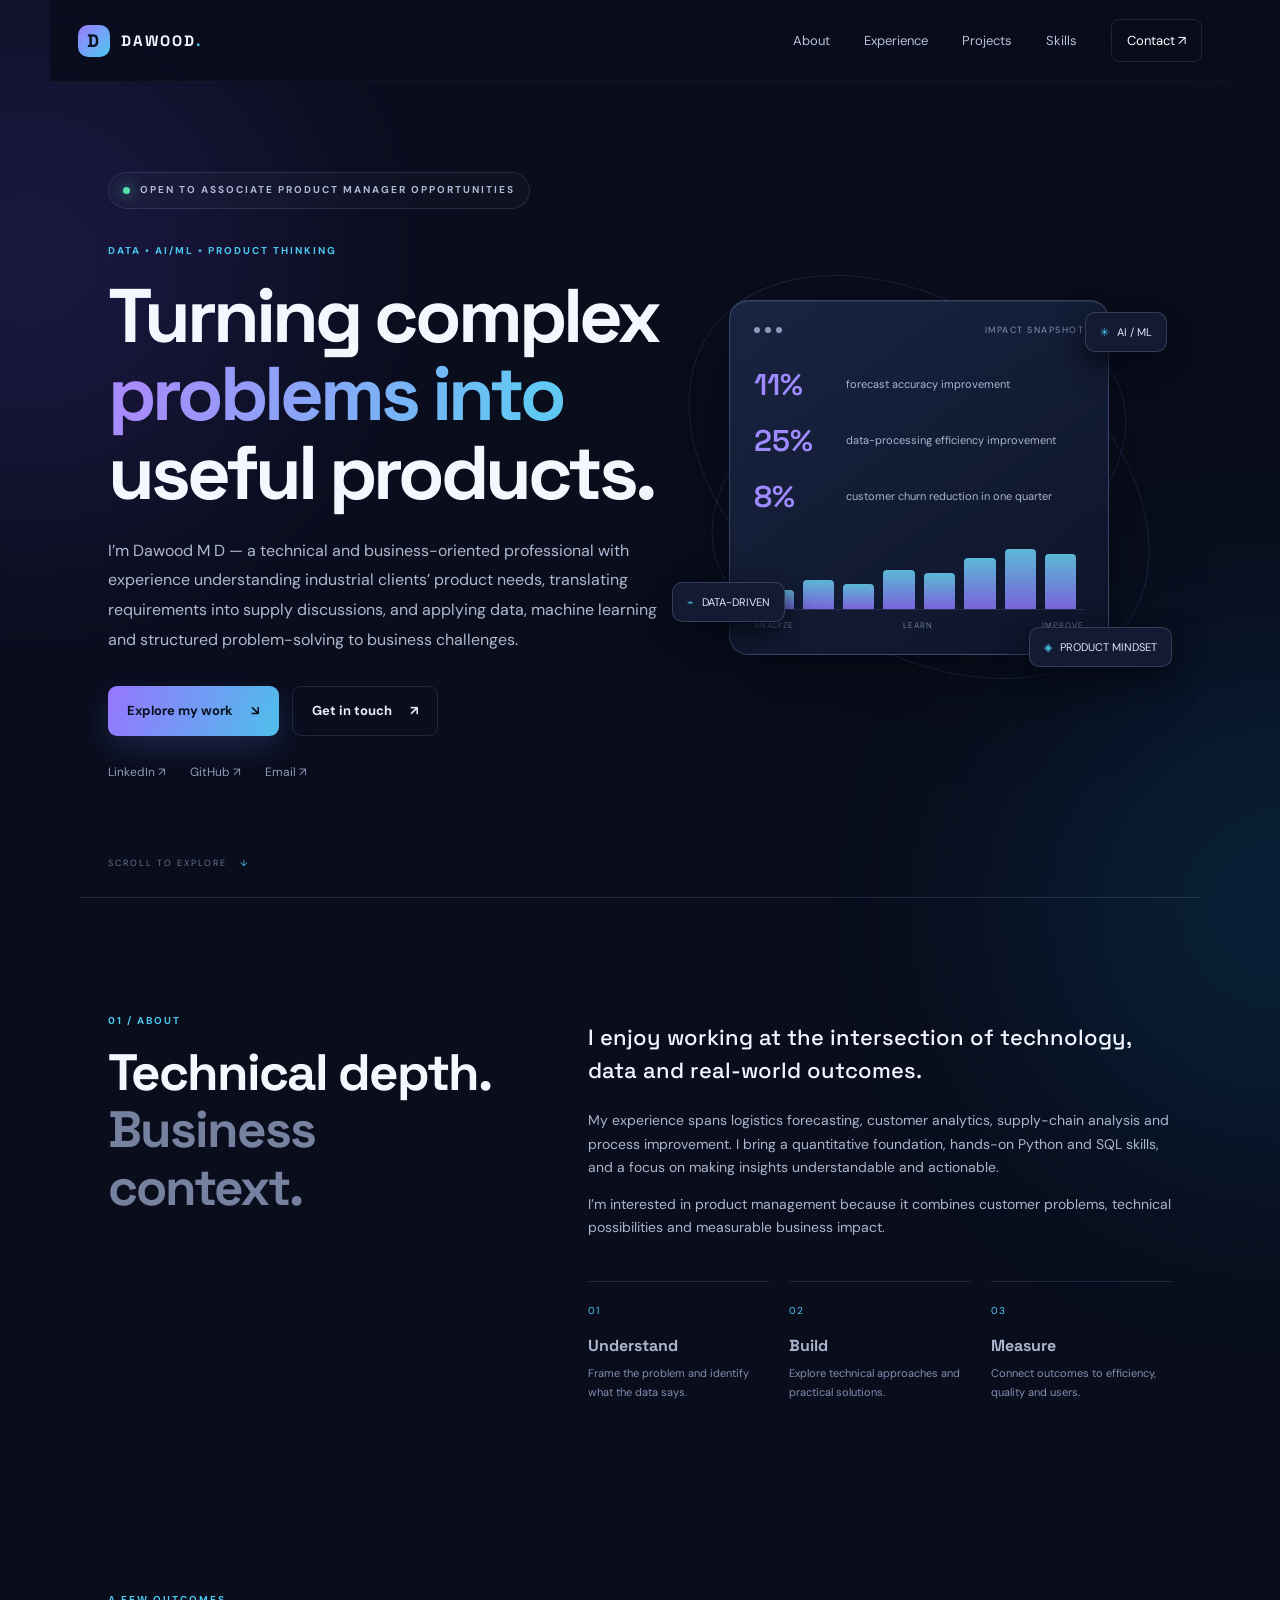
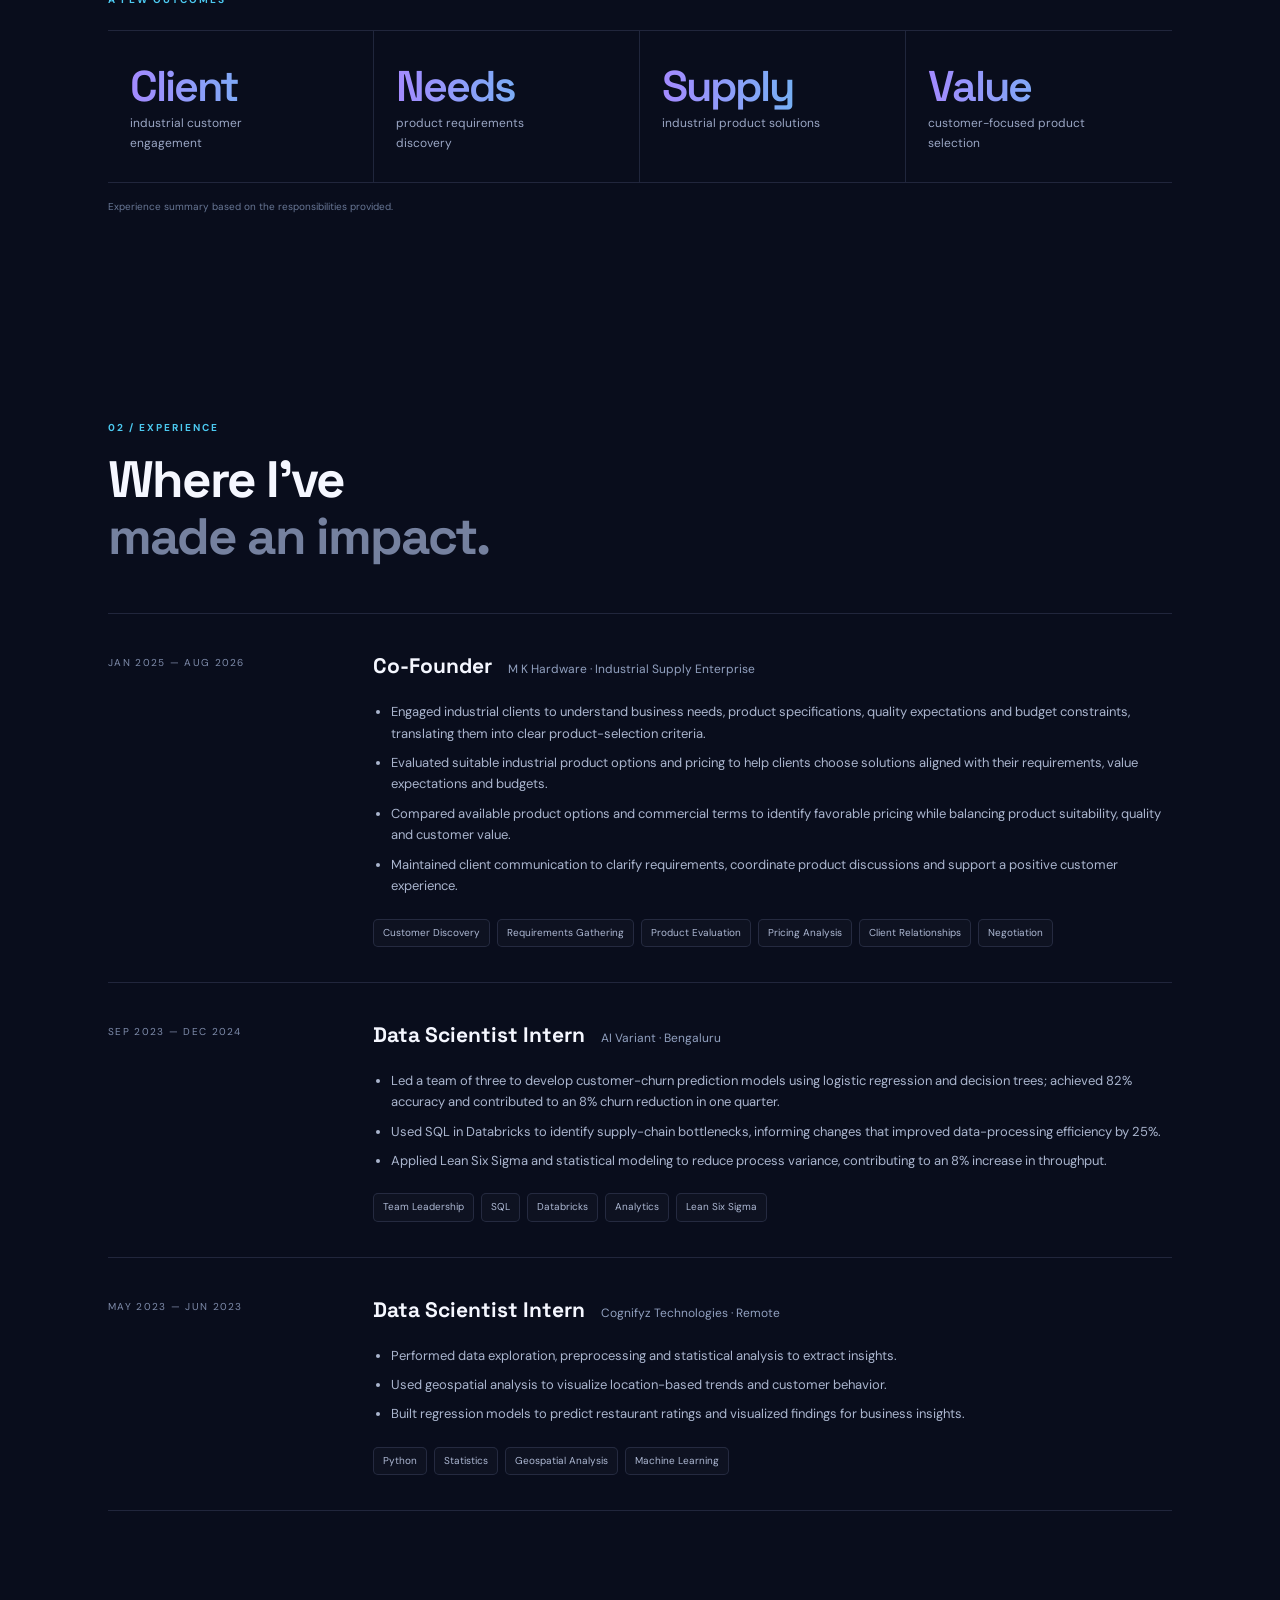
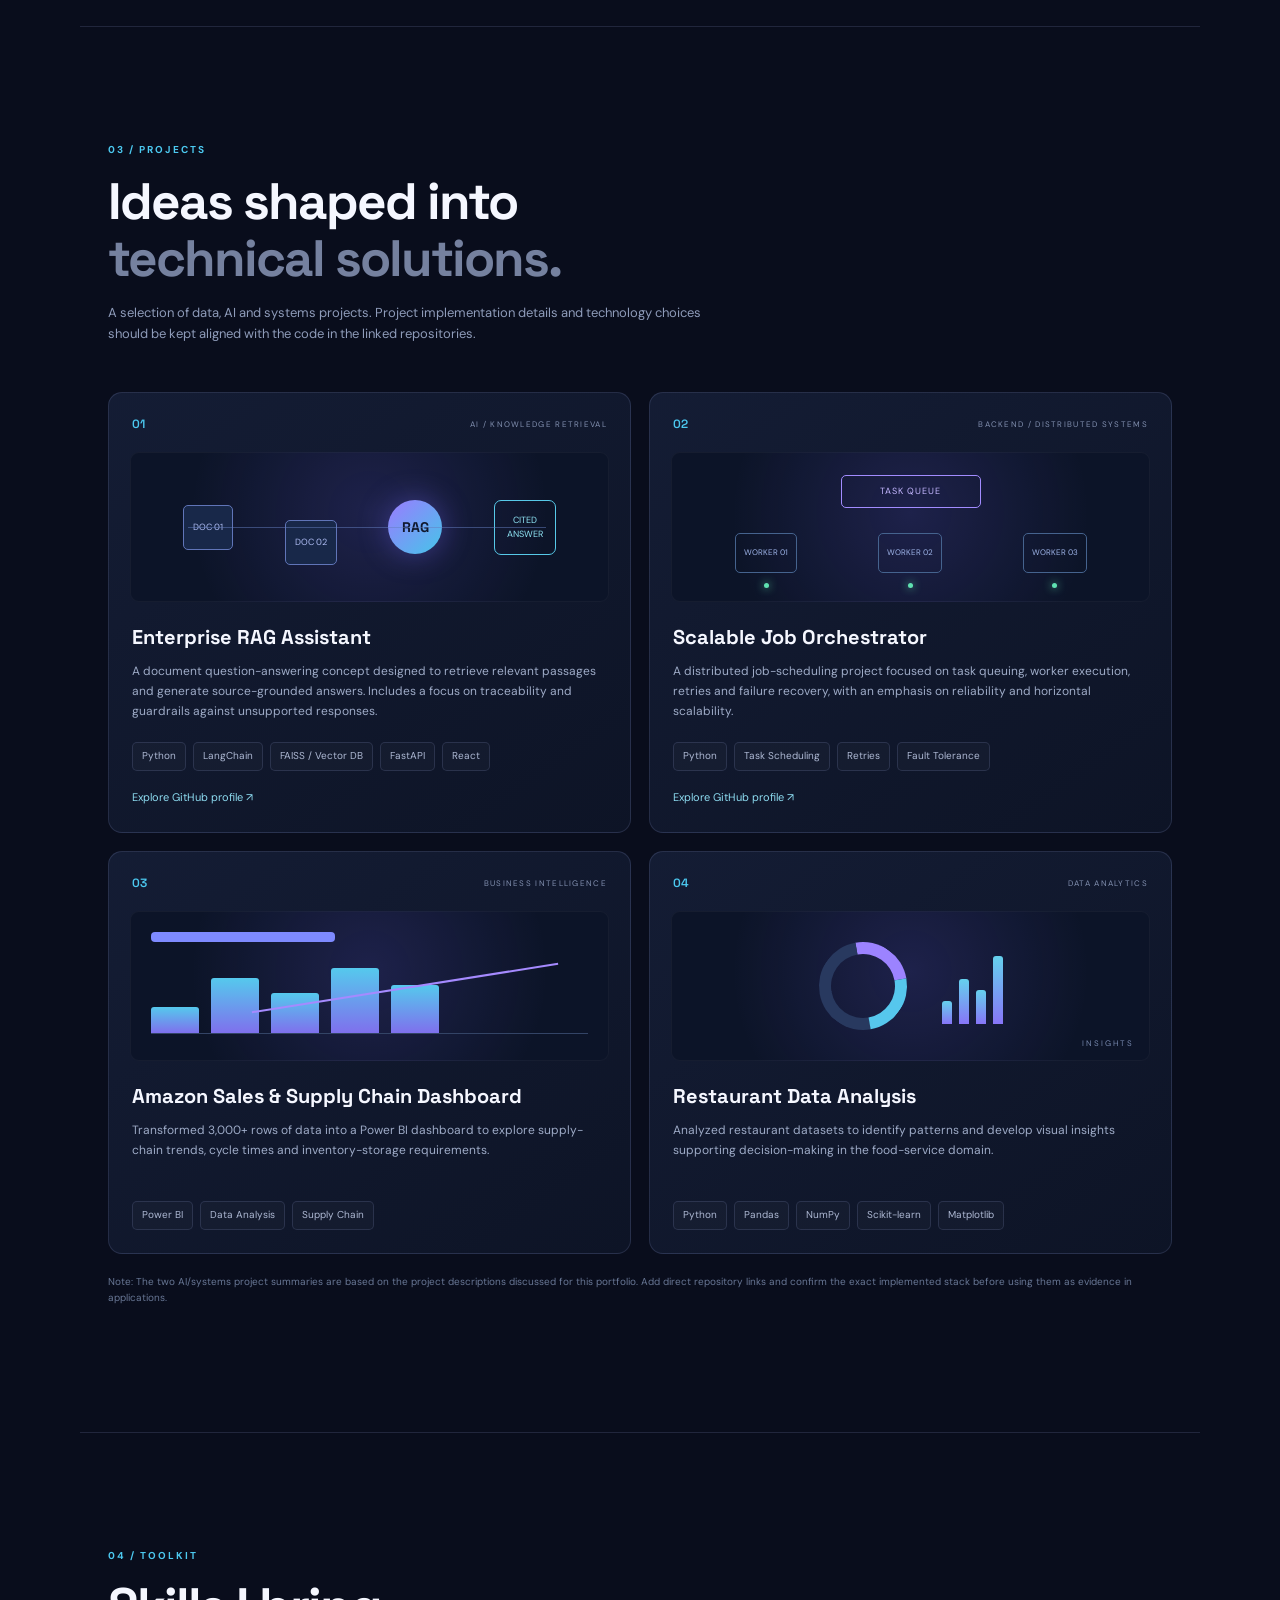
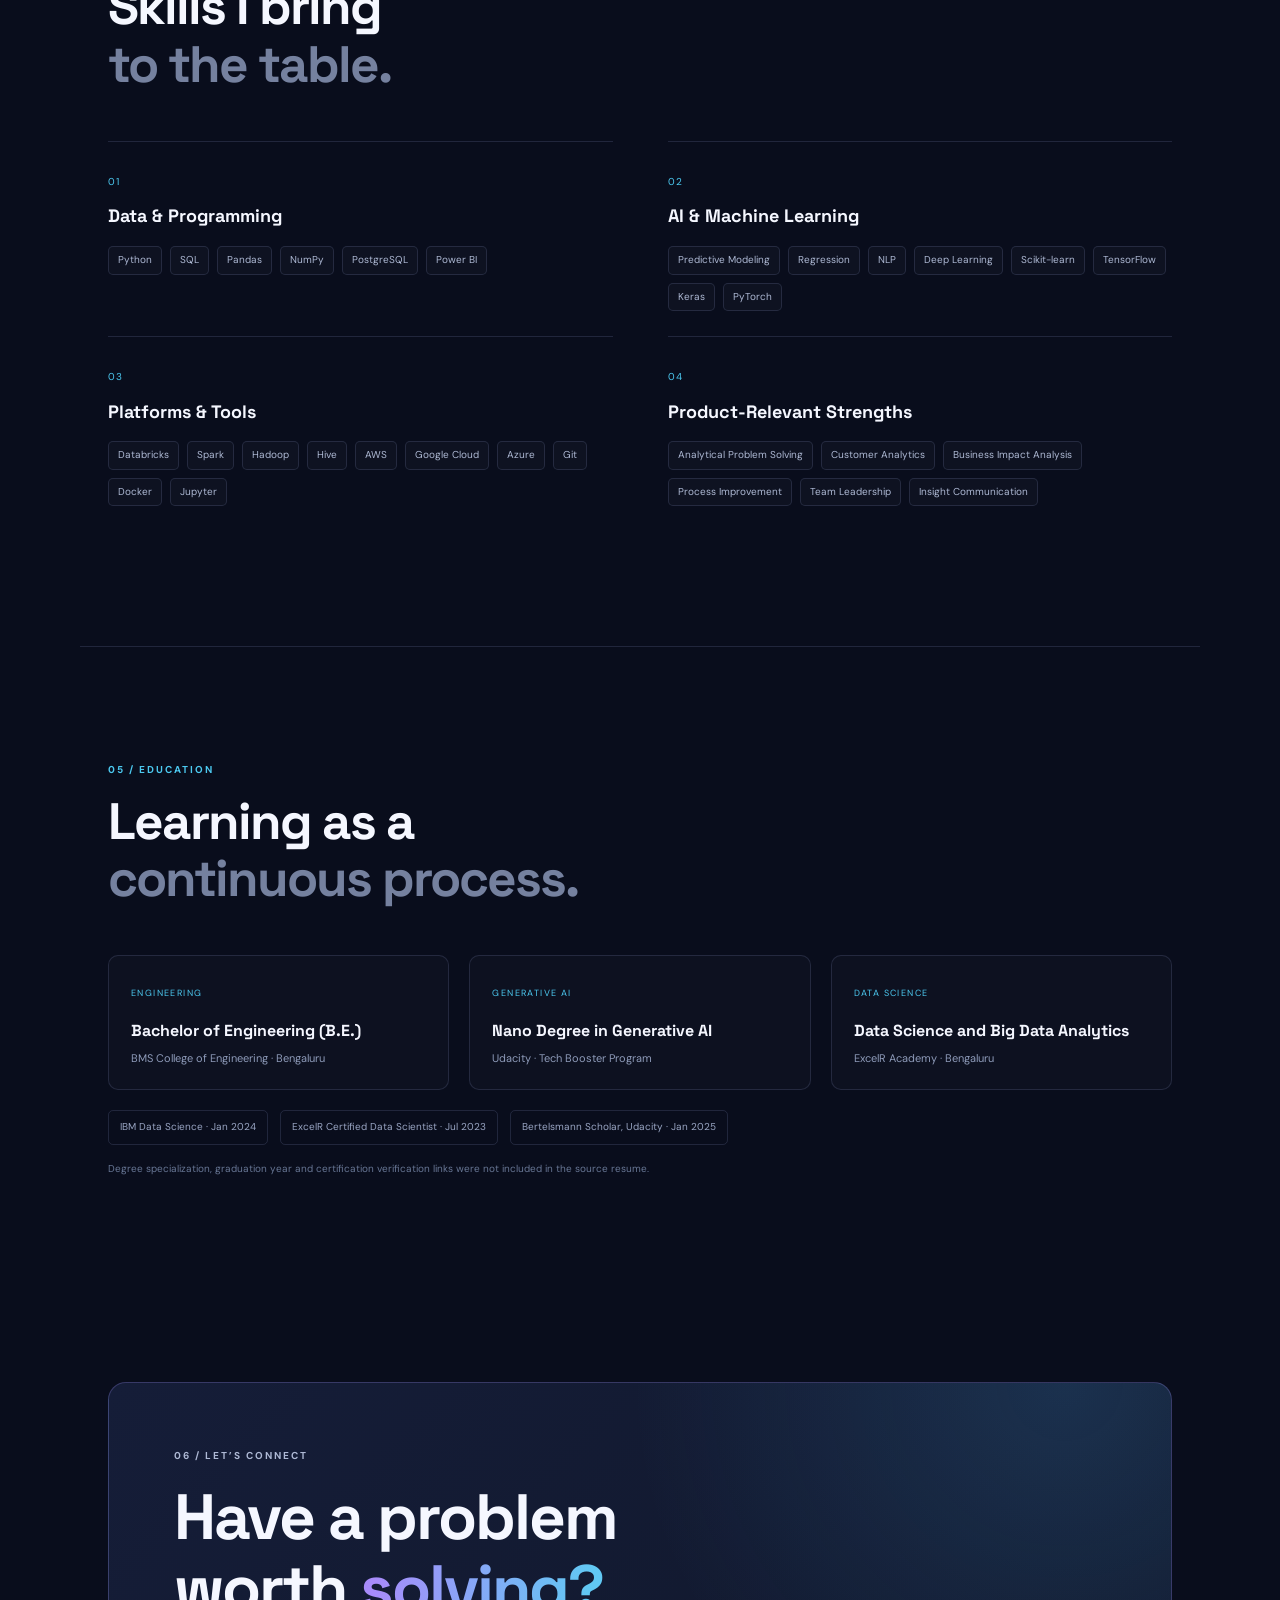
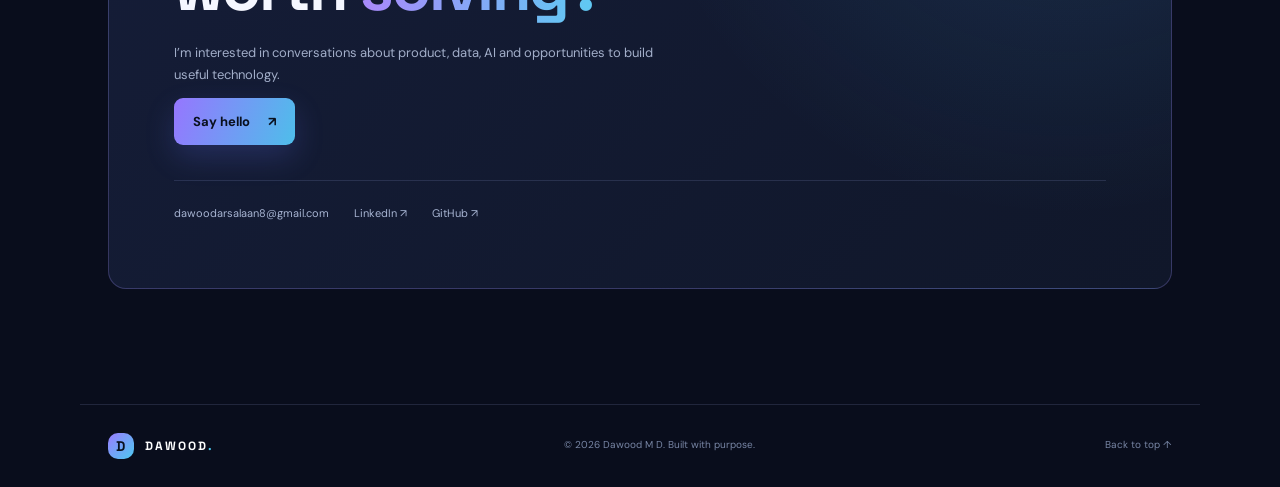
==== index.html @ bbf217a7 "Add files via upload" ====
<!DOCTYPE html>
<html lang="en">
<head>
  <meta charset="UTF-8">
  <meta name="viewport" content="width=device-width, initial-scale=1.0">
  <meta name="description" content="Dawood M D — data, AI/ML and product-minded problem solving portfolio.">
  <meta name="theme-color" content="#090d1c">
  <title>Dawood M D | Product & Data Portfolio</title>
  <link rel="preconnect" href="https://fonts.googleapis.com">
  <link rel="preconnect" href="https://fonts.gstatic.com" crossorigin>
  <link href="https://fonts.googleapis.com/css2?family=DM+Sans:wght@400;500;600;700&family=Space+Grotesk:wght@400;500;600;700&display=swap" rel="stylesheet">
  <link rel="stylesheet" href="styles.css">
</head>
<body>
  <div class="ambient ambient-one"></div><div class="ambient ambient-two"></div>
  <header class="topbar">
    <a class="brand" href="#home" aria-label="Dawood home"><span class="brand-mark">D</span><span>DAWOOD<span class="brand-dot">.</span></span></a>
    <button class="menu-toggle" aria-label="Toggle navigation" aria-expanded="false">☰</button>
    <nav class="nav">
      <a href="#about">About</a><a href="#experience">Experience</a><a href="#projects">Projects</a><a href="#skills">Skills</a><a href="#contact" class="nav-cta">Contact <span>↗</span></a>
    </nav>
  </header>

  <main>
    <section class="hero section" id="home">
      <div class="hero-copy">
        <div class="eyebrow"><span class="pulse"></span> OPEN TO ASSOCIATE PRODUCT MANAGER OPPORTUNITIES</div>
        <p class="kicker">DATA • AI/ML • PRODUCT THINKING</p>
        <h1>Turning complex<br><span class="gradient-text">problems into</span><br>useful products.</h1>
        <p class="hero-intro">I’m Dawood M D — a technical and business-oriented professional with experience understanding industrial clients’ product needs, translating requirements into supply discussions, and applying data, machine learning and structured problem-solving to business challenges.</p>
        <div class="hero-actions">
          <a class="button button-primary" href="#projects">Explore my work <span>↘</span></a>
          <a class="button button-ghost" href="mailto:dawoodarsalaan8@gmail.com">Get in touch <span>↗</span></a>
        </div>
        <div class="social-row">
          <a href="https://www.linkedin.com/in/m-d-dawood" target="_blank" rel="noreferrer">LinkedIn ↗</a>
          <a href="https://github.com/Dawoodsdatalife" target="_blank" rel="noreferrer">GitHub ↗</a>
          <a href="mailto:dawoodarsalaan8@gmail.com">Email ↗</a>
        </div>
      </div>
      <div class="hero-visual" aria-label="Data and product illustration">
        <div class="orbit orbit-a"></div><div class="orbit orbit-b"></div>
        <div class="glass-card main-glass">
          <div class="glass-top"><span class="tiny-dot"></span><span class="tiny-dot"></span><span class="tiny-dot"></span><span class="glass-label">IMPACT SNAPSHOT</span></div>
          <div class="metric"><strong>11%</strong><span>forecast accuracy improvement</span></div>
          <div class="metric"><strong>25%</strong><span>data-processing efficiency improvement</span></div>
          <div class="metric"><strong>8%</strong><span>customer churn reduction in one quarter</span></div>
          <div class="mini-chart"><i style="height:28%"></i><i style="height:44%"></i><i style="height:38%"></i><i style="height:60%"></i><i style="height:54%"></i><i style="height:78%"></i><i style="height:92%"></i><i style="height:84%"></i></div>
          <div class="chart-caption"><span>ANALYZE</span><span>LEARN</span><span>IMPROVE</span></div>
        </div>
        <div class="float-chip chip-ai"><span>✳</span> AI / ML</div>
        <div class="float-chip chip-data"><span>⌁</span> DATA-DRIVEN</div>
        <div class="float-chip chip-product"><span>◈</span> PRODUCT MINDSET</div>
      </div>
      <div class="scroll-note">SCROLL TO EXPLORE <span>↓</span></div>
    </section>

    <section class="section about-section" id="about">
      <div class="section-heading"><p class="kicker">01 / ABOUT</p><h2>Technical depth.<br><span class="muted">Business context.</span></h2></div>
      <div class="about-content">
        <p class="lead">I enjoy working at the intersection of technology, data and real-world outcomes.</p>
        <p>My experience spans logistics forecasting, customer analytics, supply-chain analysis and process improvement. I bring a quantitative foundation, hands-on Python and SQL skills, and a focus on making insights understandable and actionable.</p>
        <p>I’m interested in product management because it combines customer problems, technical possibilities and measurable business impact.</p>
        <div class="value-grid">
          <div><span class="value-icon">01</span><h3>Understand</h3><p>Frame the problem and identify what the data says.</p></div>
          <div><span class="value-icon">02</span><h3>Build</h3><p>Explore technical approaches and practical solutions.</p></div>
          <div><span class="value-icon">03</span><h3>Measure</h3><p>Connect outcomes to efficiency, quality and users.</p></div>
        </div>
      </div>
    </section>

    <section class="section impact-section">
      <p class="kicker">A FEW OUTCOMES</p>
      <div class="impact-grid">
        <div class="impact-item"><strong>Client</strong><span>industrial customer engagement</span></div>
        <div class="impact-item"><strong>Needs</strong><span>product requirements discovery</span></div>
        <div class="impact-item"><strong>Supply</strong><span>industrial product solutions</span></div>
        <div class="impact-item"><strong>Value</strong><span>customer-focused product selection</span></div>
      </div>
      <p class="fine-print">Experience summary based on the responsibilities provided.</p>
    </section>

    <section class="section" id="experience">
      <div class="section-heading"><p class="kicker">02 / EXPERIENCE</p><h2>Where I’ve<br><span class="muted">made an impact.</span></h2></div>
      <div class="timeline">
        <article class="timeline-item">
          <div class="timeline-date">JAN 2025 — AUG 2026</div>
          <div class="timeline-body"><div class="timeline-title"><h3>Co-Founder</h3><span>M K Hardware · Industrial Supply Enterprise</span></div>
            <ul><li>Engaged industrial clients to understand business needs, product specifications, quality expectations and budget constraints, translating them into clear product-selection criteria.</li><li>Evaluated suitable industrial product options and pricing to help clients choose solutions aligned with their requirements, value expectations and budgets.</li><li>Compared available product options and commercial terms to identify favorable pricing while balancing product suitability, quality and customer value.</li><li>Maintained client communication to clarify requirements, coordinate product discussions and support a positive customer experience.</li></ul>
            <div class="tag-row"><span>Customer Discovery</span><span>Requirements Gathering</span><span>Product Evaluation</span><span>Pricing Analysis</span><span>Client Relationships</span><span>Negotiation</span></div>
          </div>
        </article>
        <article class="timeline-item">
          <div class="timeline-date">SEP 2023 — DEC 2024</div>
          <div class="timeline-body"><div class="timeline-title"><h3>Data Scientist Intern</h3><span>AI Variant · Bengaluru</span></div>
            <ul><li>Led a team of three to develop customer-churn prediction models using logistic regression and decision trees; achieved 82% accuracy and contributed to an 8% churn reduction in one quarter.</li><li>Used SQL in Databricks to identify supply-chain bottlenecks, informing changes that improved data-processing efficiency by 25%.</li><li>Applied Lean Six Sigma and statistical modeling to reduce process variance, contributing to an 8% increase in throughput.</li></ul>
            <div class="tag-row"><span>Team Leadership</span><span>SQL</span><span>Databricks</span><span>Analytics</span><span>Lean Six Sigma</span></div>
          </div>
        </article>
        <article class="timeline-item">
          <div class="timeline-date">MAY 2023 — JUN 2023</div>
          <div class="timeline-body"><div class="timeline-title"><h3>Data Scientist Intern</h3><span>Cognifyz Technologies · Remote</span></div>
            <ul><li>Performed data exploration, preprocessing and statistical analysis to extract insights.</li><li>Used geospatial analysis to visualize location-based trends and customer behavior.</li><li>Built regression models to predict restaurant ratings and visualized findings for business insights.</li></ul>
            <div class="tag-row"><span>Python</span><span>Statistics</span><span>Geospatial Analysis</span><span>Machine Learning</span></div>
          </div>
        </article>
      </div>
    </section>

    <section class="section projects-section" id="projects">
      <div class="section-heading"><p class="kicker">03 / PROJECTS</p><h2>Ideas shaped into<br><span class="muted">technical solutions.</span></h2><p class="section-sub">A selection of data, AI and systems projects. Project implementation details and technology choices should be kept aligned with the code in the linked repositories.</p></div>
      <div class="project-grid">
        <article class="project-card featured">
          <div class="project-top"><span class="project-index">01</span><span class="project-type">AI / KNOWLEDGE RETRIEVAL</span></div>
          <div class="project-art art-rag"><div class="doc doc-one">DOC 01</div><div class="doc doc-two">DOC 02</div><div class="rag-node">RAG</div><div class="answer-node">CITED<br>ANSWER</div><span class="connector"></span></div>
          <h3>Enterprise RAG Assistant</h3>
          <p>A document question-answering concept designed to retrieve relevant passages and generate source-grounded answers. Includes a focus on traceability and guardrails against unsupported responses.</p>
          <div class="tag-row"><span>Python</span><span>LangChain</span><span>FAISS / Vector DB</span><span>FastAPI</span><span>React</span></div>
          <a class="text-link" href="https://github.com/Dawoodsdatalife" target="_blank" rel="noreferrer">Explore GitHub profile ↗</a>
        </article>
        <article class="project-card">
          <div class="project-top"><span class="project-index">02</span><span class="project-type">BACKEND / DISTRIBUTED SYSTEMS</span></div>
          <div class="project-art art-orchestrator"><div class="queue">TASK QUEUE</div><div class="worker-row"><span>WORKER 01</span><span>WORKER 02</span><span>WORKER 03</span></div><div class="status-row"><i></i><i></i><i></i></div></div>
          <h3>Scalable Job Orchestrator</h3>
          <p>A distributed job-scheduling project focused on task queuing, worker execution, retries and failure recovery, with an emphasis on reliability and horizontal scalability.</p>
          <div class="tag-row"><span>Python</span><span>Task Scheduling</span><span>Retries</span><span>Fault Tolerance</span></div>
          <a class="text-link" href="https://github.com/Dawoodsdatalife" target="_blank" rel="noreferrer">Explore GitHub profile ↗</a>
        </article>
        <article class="project-card">
          <div class="project-top"><span class="project-index">03</span><span class="project-type">BUSINESS INTELLIGENCE</span></div>
          <div class="project-art art-dashboard"><div class="dash-head"></div><div class="dash-bars"><i></i><i></i><i></i><i></i><i></i></div><div class="dash-line"></div></div>
          <h3>Amazon Sales & Supply Chain Dashboard</h3>
          <p>Transformed 3,000+ rows of data into a Power BI dashboard to explore supply-chain trends, cycle times and inventory-storage requirements.</p>
          <div class="tag-row"><span>Power BI</span><span>Data Analysis</span><span>Supply Chain</span></div>
        </article>
        <article class="project-card">
          <div class="project-top"><span class="project-index">04</span><span class="project-type">DATA ANALYTICS</span></div>
          <div class="project-art art-analysis"><div class="analysis-ring"></div><div class="analysis-bars"><i></i><i></i><i></i><i></i></div><span class="analysis-label">INSIGHTS</span></div>
          <h3>Restaurant Data Analysis</h3>
          <p>Analyzed restaurant datasets to identify patterns and develop visual insights supporting decision-making in the food-service domain.</p>
          <div class="tag-row"><span>Python</span><span>Pandas</span><span>NumPy</span><span>Scikit-learn</span><span>Matplotlib</span></div>
        </article>
      </div>
      <p class="project-note">Note: The two AI/systems project summaries are based on the project descriptions discussed for this portfolio. Add direct repository links and confirm the exact implemented stack before using them as evidence in applications.</p>
    </section>

    <section class="section skills-section" id="skills">
      <div class="section-heading"><p class="kicker">04 / TOOLKIT</p><h2>Skills I bring<br><span class="muted">to the table.</span></h2></div>
      <div class="skills-layout">
        <div class="skill-group"><span class="skill-number">01</span><h3>Data & Programming</h3><div class="skill-pills"><span>Python</span><span>SQL</span><span>Pandas</span><span>NumPy</span><span>PostgreSQL</span><span>Power BI</span></div></div>
        <div class="skill-group"><span class="skill-number">02</span><h3>AI & Machine Learning</h3><div class="skill-pills"><span>Predictive Modeling</span><span>Regression</span><span>NLP</span><span>Deep Learning</span><span>Scikit-learn</span><span>TensorFlow</span><span>Keras</span><span>PyTorch</span></div></div>
        <div class="skill-group"><span class="skill-number">03</span><h3>Platforms & Tools</h3><div class="skill-pills"><span>Databricks</span><span>Spark</span><span>Hadoop</span><span>Hive</span><span>AWS</span><span>Google Cloud</span><span>Azure</span><span>Git</span><span>Docker</span><span>Jupyter</span></div></div>
        <div class="skill-group"><span class="skill-number">04</span><h3>Product-Relevant Strengths</h3><div class="skill-pills"><span>Analytical Problem Solving</span><span>Customer Analytics</span><span>Business Impact Analysis</span><span>Process Improvement</span><span>Team Leadership</span><span>Insight Communication</span></div></div>
      </div>
    </section>

    <section class="section education-section">
      <div class="section-heading"><p class="kicker">05 / EDUCATION</p><h2>Learning as a<br><span class="muted">continuous process.</span></h2></div>
      <div class="education-list">
        <div><span>ENGINEERING</span><h3>Bachelor of Engineering (B.E.)</h3><p>BMS College of Engineering · Bengaluru</p></div>
        <div><span>GENERATIVE AI</span><h3>Nano Degree in Generative AI</h3><p>Udacity · Tech Booster Program</p></div>
        <div><span>DATA SCIENCE</span><h3>Data Science and Big Data Analytics</h3><p>ExcelR Academy · Bengaluru</p></div>
      </div>
      <div class="cert-row"><span>IBM Data Science · Jan 2024</span><span>ExcelR Certified Data Scientist · Jul 2023</span><span>Bertelsmann Scholar, Udacity · Jan 2025</span></div>
      <p class="fine-print">Degree specialization, graduation year and certification verification links were not included in the source resume.</p>
    </section>

    <section class="section contact-section" id="contact">
      <div class="contact-panel">
        <p class="kicker">06 / LET’S CONNECT</p>
        <h2>Have a problem<br>worth <span class="gradient-text">solving?</span></h2>
        <p>I’m interested in conversations about product, data, AI and opportunities to build useful technology.</p>
        <a class="button button-primary" href="mailto:dawoodarsalaan8@gmail.com">Say hello <span>↗</span></a>
        <div class="contact-links"><a href="mailto:dawoodarsalaan8@gmail.com">dawoodarsalaan8@gmail.com</a><a href="https://www.linkedin.com/in/m-d-dawood" target="_blank" rel="noreferrer">LinkedIn ↗</a><a href="https://github.com/Dawoodsdatalife" target="_blank" rel="noreferrer">GitHub ↗</a></div>
      </div>
    </section>
  </main>
  <footer><a class="brand" href="#home"><span class="brand-mark">D</span><span>DAWOOD<span class="brand-dot">.</span></span></a><span>© <span id="year"></span> Dawood M D. Built with purpose.</span><a href="#home">Back to top ↑</a></footer>
  <script src="script.js"></script>
</body>
</html>
---- styles.css ----
:root{--bg:#090d1c;--panel:#11182c;--panel2:#151e36;--text:#f5f7ff;--muted:#9aa6c4;--purple:#9a7cff;--blue:#4cc9f0;--line:rgba(174,190,255,.14);--font:'DM Sans',sans-serif;--display:'Space Grotesk',sans-serif}
*{box-sizing:border-box}html{scroll-behavior:smooth;scroll-padding-top:90px}body{margin:0;background:var(--bg);color:var(--text);font-family:var(--font);line-height:1.65;overflow-x:hidden}a{color:inherit;text-decoration:none}.ambient{position:absolute;width:520px;height:520px;filter:blur(110px);opacity:.15;pointer-events:none;border-radius:50%;z-index:-1}.ambient-one{background:#764dff;top:0;left:-230px}.ambient-two{background:#087cbe;top:650px;right:-260px}.topbar{height:82px;max-width:1180px;padding:0 28px;margin:auto;display:flex;align-items:center;justify-content:space-between;position:sticky;top:0;z-index:10;background:rgba(9,13,28,.82);backdrop-filter:blur(18px);border-bottom:1px solid rgba(255,255,255,.04)}.brand{display:flex;align-items:center;gap:11px;font:700 15px var(--display);letter-spacing:2px}.brand-mark{width:32px;height:32px;border-radius:10px;display:grid;place-items:center;background:linear-gradient(135deg,var(--purple),var(--blue));color:#08101f;font-size:18px}.brand-dot{color:var(--blue)}.nav{display:flex;gap:34px;align-items:center;font-size:13px;color:#b8c2dc}.nav a:hover,.social-row a:hover,.contact-links a:hover{color:var(--blue)}.nav-cta{padding:10px 15px;border:1px solid var(--line);border-radius:8px;color:#fff}.menu-toggle{display:none;background:none;border:0;color:#fff;font-size:24px}.section{max-width:1120px;margin:auto;padding:115px 28px}.hero{min-height:690px;display:grid;grid-template-columns:1.05fr .95fr;align-items:center;position:relative;padding-top:90px}.eyebrow,.kicker{font-size:10px;letter-spacing:2px;font-weight:700;color:#aeb9d5}.eyebrow{display:inline-flex;align-items:center;gap:10px;border:1px solid var(--line);border-radius:40px;padding:9px 14px;background:rgba(255,255,255,.025)}.pulse{width:7px;height:7px;background:#54e2b0;border-radius:50%;box-shadow:0 0 14px #54e2b0}.hero .kicker{margin-top:34px;color:var(--blue)}h1,h2,h3,p{margin-top:0}h1,h2,h3{font-family:var(--display)}h1{font-size:clamp(48px,6vw,76px);line-height:1.03;letter-spacing:-4px;margin:18px 0 24px}.gradient-text{background:linear-gradient(100deg,#a78bfa 8%,#61c8f3 92%);-webkit-background-clip:text;background-clip:text;color:transparent}.hero-intro{max-width:550px;color:#aeb9d1;font-size:16px;line-height:1.85}.hero-actions{display:flex;gap:13px;margin:32px 0 27px}.button{display:inline-flex;align-items:center;gap:18px;padding:13px 19px;border-radius:9px;font-size:13px;font-weight:700;transition:.2s}.button:hover{transform:translateY(-3px)}.button-primary{background:linear-gradient(110deg,#9676ff,#4ebeea);color:#09101e;box-shadow:0 12px 30px rgba(103,119,255,.2)}.button-ghost{border:1px solid var(--line);color:#e9edff}.social-row{display:flex;gap:24px;color:#8f9ab8;font-size:12px}.hero-visual{min-height:440px;display:grid;place-items:center;position:relative}.orbit{position:absolute;border:1px solid rgba(126,148,255,.15);border-radius:50%;transform:rotate(-25deg)}.orbit-a{width:440px;height:270px}.orbit-b{width:510px;height:340px;transform:rotate(35deg)}.main-glass{width:min(380px,90%);position:relative;z-index:1;padding:22px 24px;border:1px solid rgba(183,194,255,.24);border-radius:19px;background:linear-gradient(145deg,rgba(27,38,69,.92),rgba(14,22,43,.88));box-shadow:0 30px 90px rgba(0,0,0,.35),inset 0 1px rgba(255,255,255,.08);backdrop-filter:blur(18px)}.glass-top{display:flex;gap:5px;align-items:center;margin-bottom:27px}.tiny-dot{width:6px;height:6px;border-radius:50%;background:#8d9abb}.glass-label{margin-left:auto;font-size:9px;letter-spacing:1.5px;color:#8896b8}.metric{display:flex;align-items:center;gap:17px;margin:17px 0}.metric strong{font:600 30px var(--display);color:#9f8bff;min-width:75px}.metric span{font-size:11px;color:#aab5d0}.mini-chart{height:66px;display:flex;align-items:end;gap:9px;margin-top:28px;padding:0 8px;border-bottom:1px solid var(--line)}.mini-chart i{flex:1;border-radius:4px 4px 0 0;background:linear-gradient(180deg,#69d4f3,#8c72f8);opacity:.85}.chart-caption{display:flex;justify-content:space-between;color:#71809f;font-size:8px;letter-spacing:1px;margin-top:9px}.float-chip{position:absolute;z-index:2;padding:10px 14px;border:1px solid rgba(190,198,255,.2);border-radius:10px;background:#121b32;box-shadow:0 12px 30px #050914;color:#dce5ff;font-size:11px}.float-chip span{color:var(--blue);margin-right:5px}.chip-ai{top:55px;right:5px}.chip-data{bottom:75px;left:5px}.chip-product{bottom:30px;right:0}.scroll-note{position:absolute;bottom:27px;left:28px;color:#677594;font-size:9px;letter-spacing:2px}.scroll-note span{color:var(--blue);margin-left:9px}.section-heading{margin-bottom:48px}.section-heading .kicker{color:var(--blue)}h2{font-size:clamp(38px,4vw,54px);line-height:1.12;letter-spacing:-2px;margin:14px 0}.muted{color:#75819f}.about-section{display:grid;grid-template-columns:.8fr 1.2fr;gap:90px;border-top:1px solid var(--line)}.about-content{padding-top:8px;color:#aab5ce;font-size:14px}.about-content .lead{font:500 22px/1.5 var(--display);color:#f4f6ff;max-width:620px}.value-grid{display:grid;grid-template-columns:repeat(3,1fr);gap:20px;margin-top:42px}.value-grid>div{border-top:1px solid var(--line);padding-top:16px}.value-icon,.skill-number{font-size:10px;letter-spacing:1px;color:var(--blue)}.value-grid h3{font-size:16px;margin:12px 0 5px}.value-grid p{font-size:11px;color:#8290b0}.impact-section{padding-top:65px;padding-bottom:80px}.impact-section>.kicker{color:var(--blue)}.impact-grid{display:grid;grid-template-columns:repeat(4,1fr);border-top:1px solid var(--line);border-bottom:1px solid var(--line);margin-top:22px}.impact-item{padding:28px 22px;border-right:1px solid var(--line)}.impact-item:last-child{border:0}.impact-item strong{display:block;font:600 43px var(--display);letter-spacing:-2px;background:linear-gradient(90deg,#a48aff,#58c9ed);color:transparent;background-clip:text}.impact-item span{display:block;font-size:12px;color:#9aa6c4;max-width:180px}.fine-print,.project-note{font-size:10px;color:#687795;margin-top:16px}.timeline{border-top:1px solid var(--line)}.timeline-item{display:grid;grid-template-columns:220px 1fr;gap:45px;padding:35px 0;border-bottom:1px solid var(--line)}.timeline-date{font-size:10px;letter-spacing:1.3px;color:#7f8cab;padding-top:6px}.timeline-title{display:flex;align-items:baseline;gap:16px;flex-wrap:wrap}.timeline-title h3{font-size:21px;margin:0}.timeline-title span{font-size:12px;color:#91a0bf}.timeline-body ul{padding-left:18px;color:#aab5ce;font-size:13px}.timeline-body li{padding:4px 0}.tag-row{display:flex;gap:7px;flex-wrap:wrap;margin-top:18px}.tag-row span,.skill-pills span{font-size:10px;color:#aeb9d4;border:1px solid var(--line);border-radius:5px;padding:5px 9px;background:rgba(255,255,255,.025)}.projects-section{border-top:1px solid var(--line)}.section-sub{max-width:600px;color:#8e9bb9;font-size:13px}.project-grid{display:grid;grid-template-columns:repeat(2,1fr);gap:18px}.project-card{background:linear-gradient(145deg,rgba(21,30,54,.95),rgba(14,21,39,.95));border:1px solid var(--line);border-radius:14px;padding:23px;transition:.25s}.project-card:hover{transform:translateY(-5px);border-color:rgba(131,143,255,.45)}.project-top{display:flex;justify-content:space-between;align-items:center}.project-index{font:600 12px var(--display);color:var(--blue)}.project-type{font-size:8px;letter-spacing:1.3px;color:#8290b0}.project-card h3{font-size:20px;margin:19px 0 8px}.project-card p{font-size:12px;color:#9eabc7;min-height:62px}.project-art{height:150px;margin:20px -2px 15px;border-radius:9px;background:radial-gradient(circle at 50% 40%,rgba(123,103,255,.16),transparent 70%),#0c1428;position:relative;overflow:hidden;border:1px solid rgba(255,255,255,.04)}.art-rag{display:flex;align-items:center;justify-content:space-evenly}.doc{border:1px solid #6075b8;background:#182849;color:#aebcf3;border-radius:5px;padding:14px 9px;font-size:9px}.doc-two{transform:translateY(15px)}.rag-node{width:54px;height:54px;border-radius:50%;display:grid;place-items:center;background:linear-gradient(135deg,#9b7bff,#45c5e9);color:#10182d;font:700 14px var(--display);box-shadow:0 0 30px #786bff66}.answer-node{border:1px solid #57c9e8;border-radius:7px;padding:12px;color:#8fe4f4;font-size:9px;text-align:center}.connector{position:absolute;width:75%;height:1px;background:#647fc0;left:12%;top:50%;z-index:0;opacity:.5}.art-orchestrator{padding:22px}.queue{width:140px;text-align:center;margin:0 auto 25px;padding:8px;border:1px solid #a28cff;border-radius:5px;color:#c4b7ff;font-size:9px;letter-spacing:1px}.worker-row{display:flex;justify-content:space-around}.worker-row span{font-size:8px;color:#9eb4e8;border:1px solid #45638e;padding:12px 8px;border-radius:5px}.status-row{display:flex;justify-content:space-around;margin-top:10px}.status-row i{width:5px;height:5px;border-radius:50%;background:#5fe1b1;box-shadow:0 0 8px #5fe1b1}.art-dashboard{padding:20px}.dash-head{height:10px;width:42%;background:#7e8aff;border-radius:4px;margin-bottom:17px}.dash-bars{height:75px;display:flex;align-items:end;gap:12px;border-bottom:1px solid #334466}.dash-bars i{width:11%;background:linear-gradient(#55c9ed,#7f70ed);border-radius:3px 3px 0 0}.dash-bars i:nth-child(1){height:35%}.dash-bars i:nth-child(2){height:75%}.dash-bars i:nth-child(3){height:54%}.dash-bars i:nth-child(4){height:88%}.dash-bars i:nth-child(5){height:65%}.dash-line{height:2px;width:65%;background:#a58aff;transform:rotate(-9deg);position:absolute;top:75px;left:25%}.art-analysis{display:flex;align-items:center;justify-content:center;gap:35px}.analysis-ring{width:88px;height:88px;border-radius:50%;border:12px solid #28395f;border-top-color:#9c83ff;border-right-color:#56c7ed;transform:rotate(35deg)}.analysis-bars{height:75px;display:flex;align-items:end;gap:7px}.analysis-bars i{width:10px;background:linear-gradient(#65d1ed,#8775f8);border-radius:3px 3px 0 0}.analysis-bars i:nth-child(1){height:30%}.analysis-bars i:nth-child(2){height:60%}.analysis-bars i:nth-child(3){height:45%}.analysis-bars i:nth-child(4){height:90%}.analysis-label{position:absolute;bottom:10px;right:15px;font-size:8px;letter-spacing:2px;color:#7687ad}.text-link{display:inline-block;margin-top:17px;font-size:11px;color:#8ddcf1}.text-link:hover{color:#fff}.project-note{margin-top:20px}.skills-section{border-top:1px solid var(--line)}.skills-layout{display:grid;grid-template-columns:repeat(2,1fr);gap:0 55px}.skill-group{padding:25px 0;border-top:1px solid var(--line)}.skill-group h3{font-size:18px;margin:8px 0 15px}.skill-pills{display:flex;flex-wrap:wrap;gap:8px}.education-section{border-top:1px solid var(--line)}.education-list{display:grid;grid-template-columns:repeat(3,1fr);gap:20px}.education-list>div{padding:22px;border:1px solid var(--line);border-radius:10px;background:rgba(255,255,255,.02)}.education-list span{font-size:9px;letter-spacing:1.4px;color:var(--blue)}.education-list h3{font-size:16px;margin:13px 0 5px}.education-list p{font-size:11px;color:#8e9bb9;margin:0}.cert-row{display:flex;gap:12px;flex-wrap:wrap;margin-top:20px}.cert-row span{font-size:10px;color:#9aa6c4;border:1px solid var(--line);border-radius:5px;padding:8px 11px}.contact-section{padding-top:80px}.contact-panel{border:1px solid rgba(162,146,255,.25);border-radius:18px;padding:65px;background:radial-gradient(circle at 90% 0%,rgba(73,172,238,.16),transparent 40%),linear-gradient(135deg,#151d38,#10172a)}.contact-panel h2{font-size:clamp(43px,5vw,65px);margin:17px 0}.contact-panel>p:not(.kicker){color:#a2aec9;max-width:500px;font-size:13px}.contact-links{display:flex;gap:25px;flex-wrap:wrap;margin-top:35px;padding-top:23px;border-top:1px solid var(--line);font-size:11px;color:#a7b4d2}footer{max-width:1120px;margin:auto;padding:28px;display:flex;align-items:center;justify-content:space-between;border-top:1px solid var(--line);color:#7886a5;font-size:10px}footer .brand{color:#fff;font-size:12px}footer .brand-mark{width:26px;height:26px;font-size:14px}
@media(max-width:800px){.topbar{height:70px}.menu-toggle{display:block}.nav{display:none;position:absolute;top:70px;left:0;right:0;padding:20px 28px;background:#0e1528;border-bottom:1px solid var(--line);flex-direction:column;align-items:flex-start;gap:18px}.nav.open{display:flex}.hero{grid-template-columns:1fr;padding-top:70px;gap:30px}.hero-visual{min-height:360px}.scroll-note{display:none}.about-section{grid-template-columns:1fr;gap:15px}.timeline-item{grid-template-columns:1fr;gap:10px}.impact-grid{grid-template-columns:repeat(2,1fr)}.impact-item:nth-child(2){border-right:0}.impact-item:nth-child(-n+2){border-bottom:1px solid var(--line)}.project-grid{grid-template-columns:1fr}.education-list{grid-template-columns:1fr}.section{padding-top:85px;padding-bottom:85px}.contact-panel{padding:38px 25px}}
@media(max-width:520px){.section{padding-left:20px;padding-right:20px}.topbar{padding:0 20px}h1{letter-spacing:-2.5px}.hero-actions{flex-wrap:wrap}.social-row{gap:16px}.hero-visual{min-height:310px}.orbit-a{width:330px;height:220px}.orbit-b{width:370px;height:260px}.main-glass{padding:17px}.float-chip{font-size:9px;padding:8px}.chip-ai{right:0;top:20px}.chip-data{left:0;bottom:30px}.chip-product{right:0;bottom:5px}.value-grid{grid-template-columns:1fr;gap:10px}.impact-item{padding:20px 12px}.impact-item strong{font-size:35px}.skills-layout{grid-template-columns:1fr}.contact-links{flex-direction:column;gap:12px}footer{gap:15px;flex-wrap:wrap}.timeline-title{gap:5px;flex-direction:column}.project-card{padding:18px}}
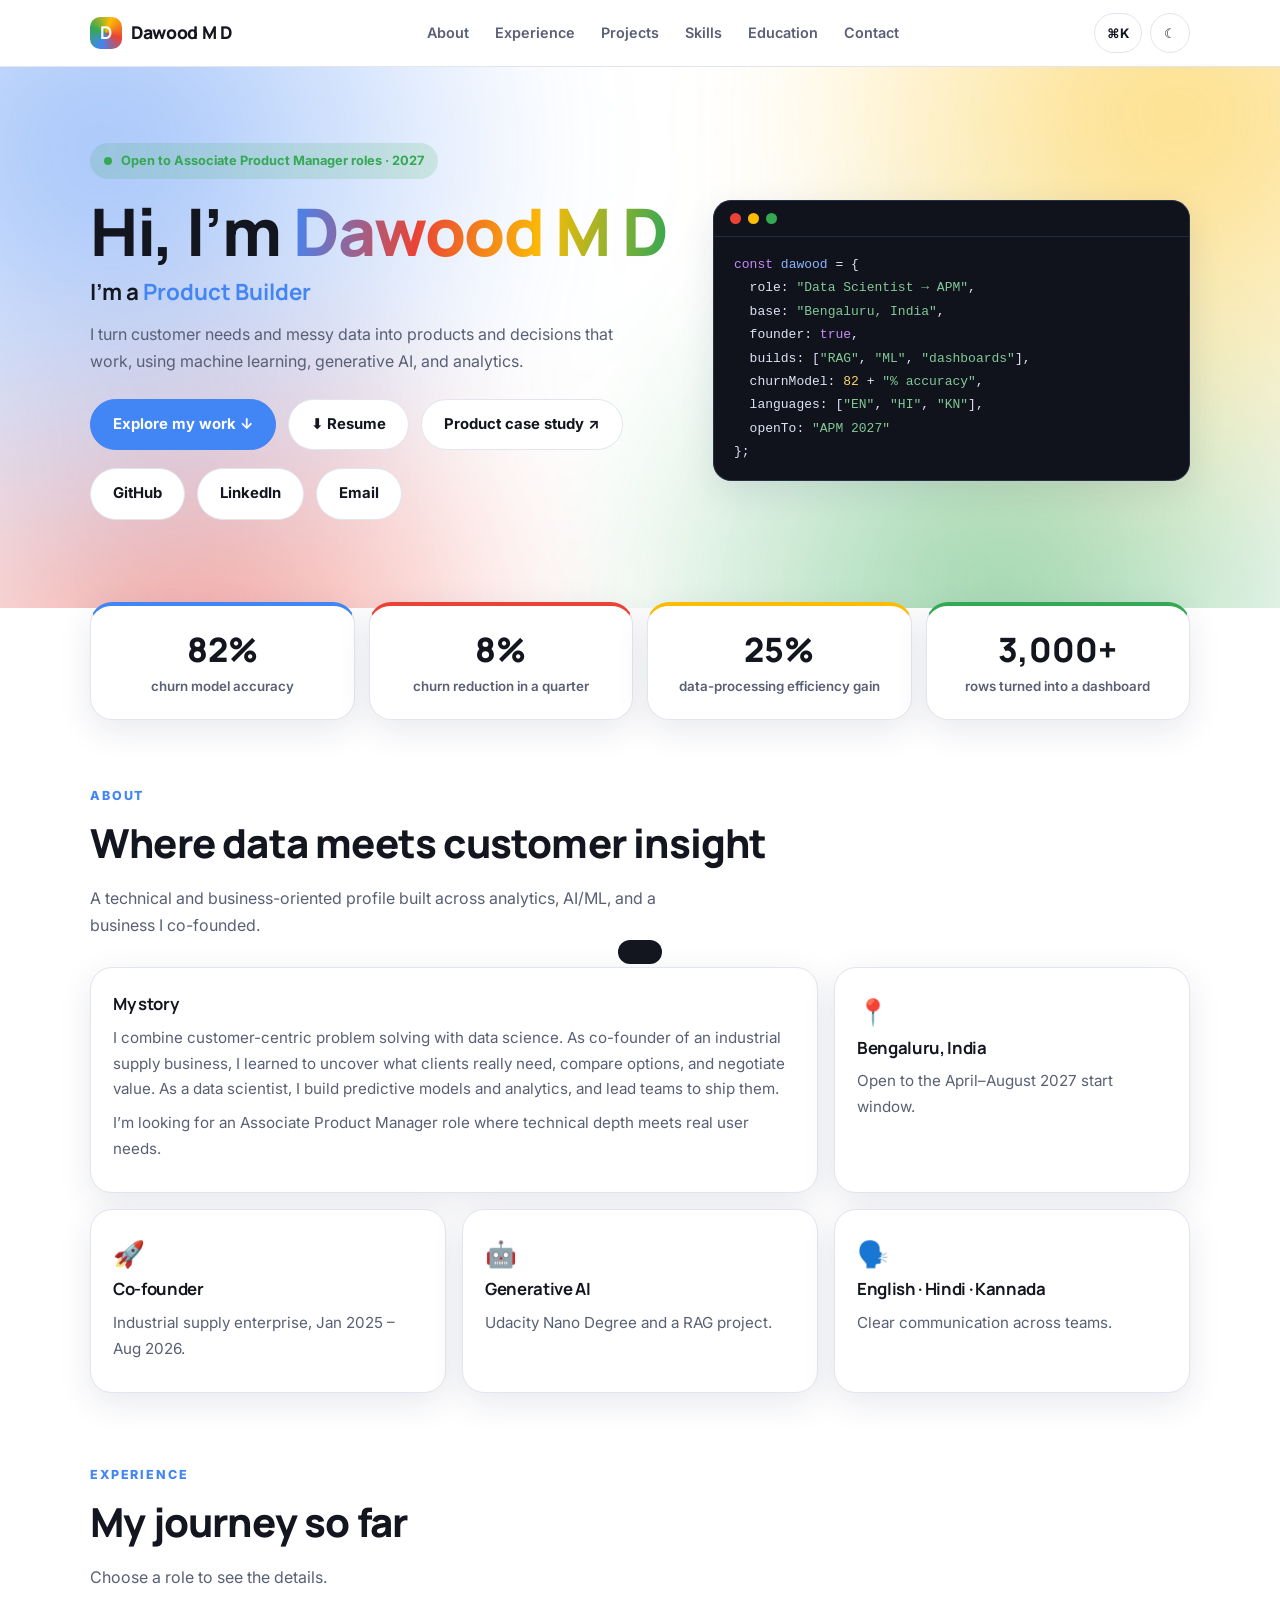
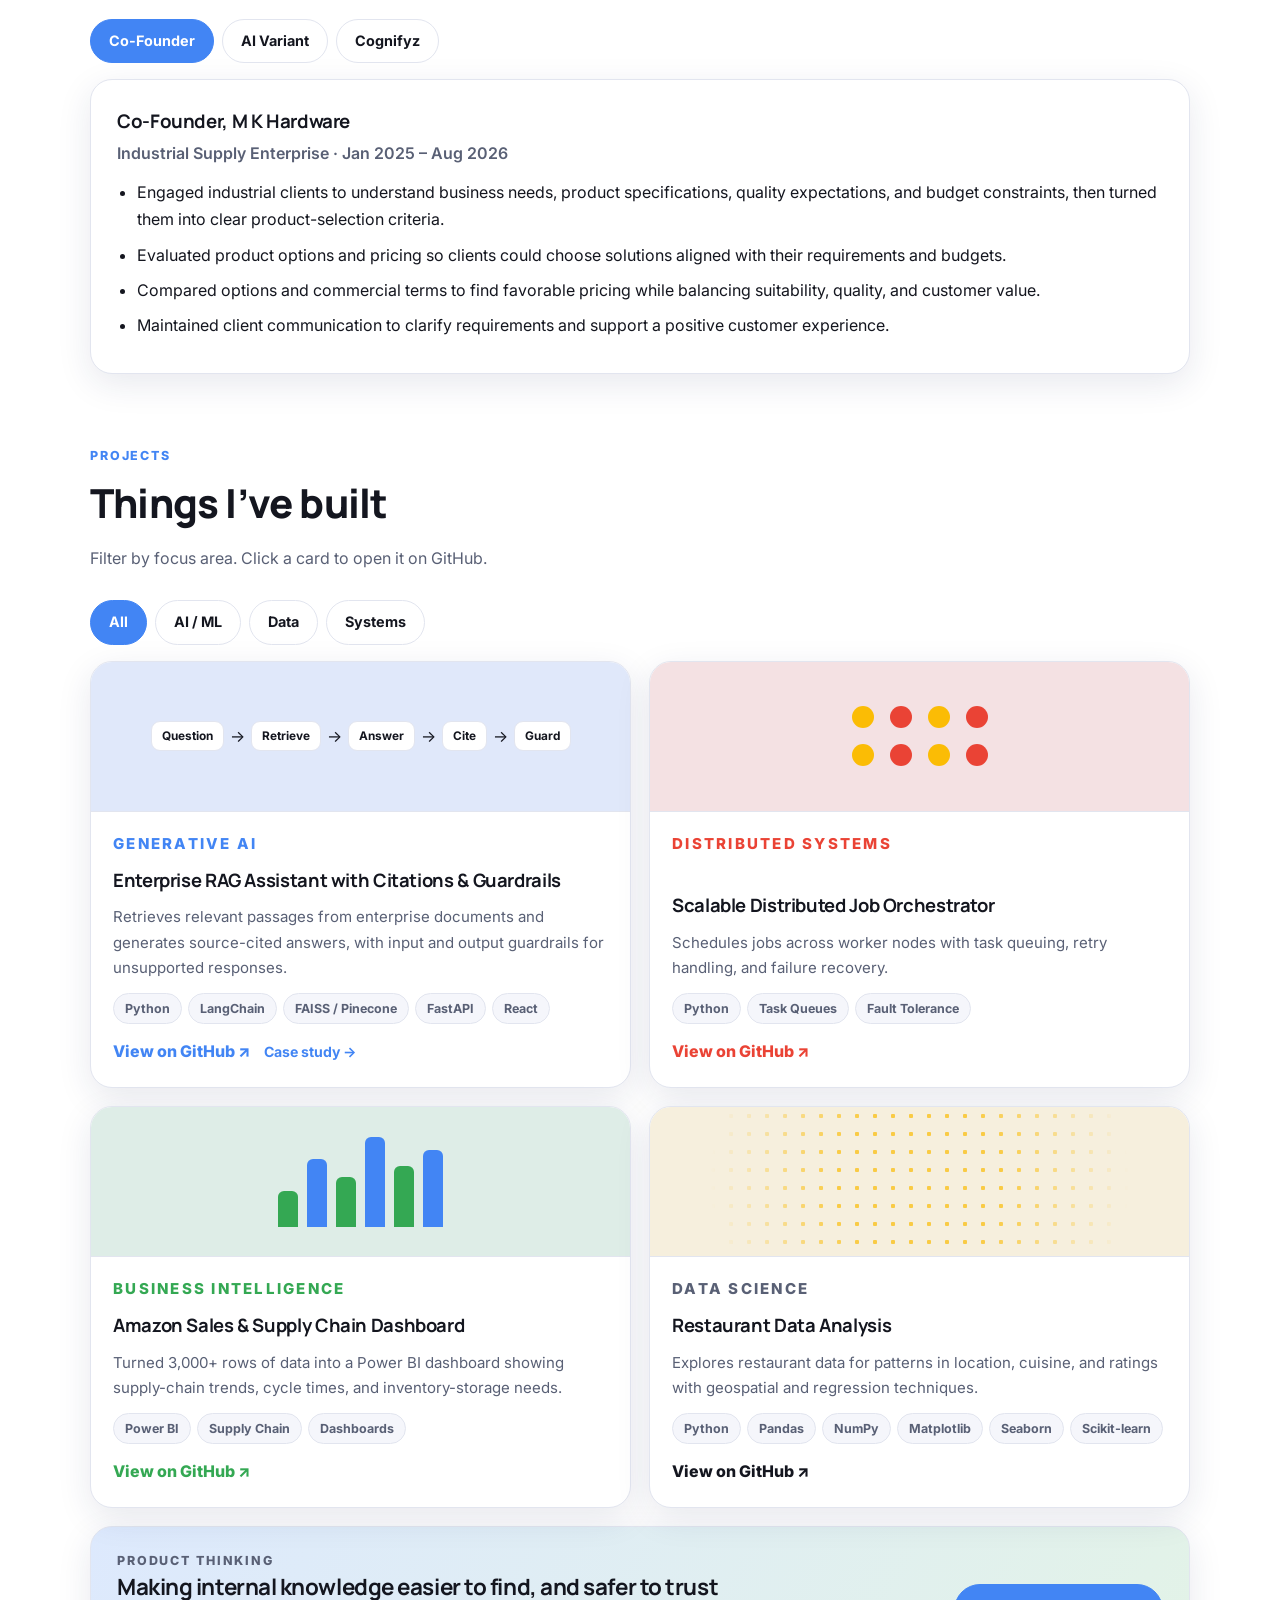
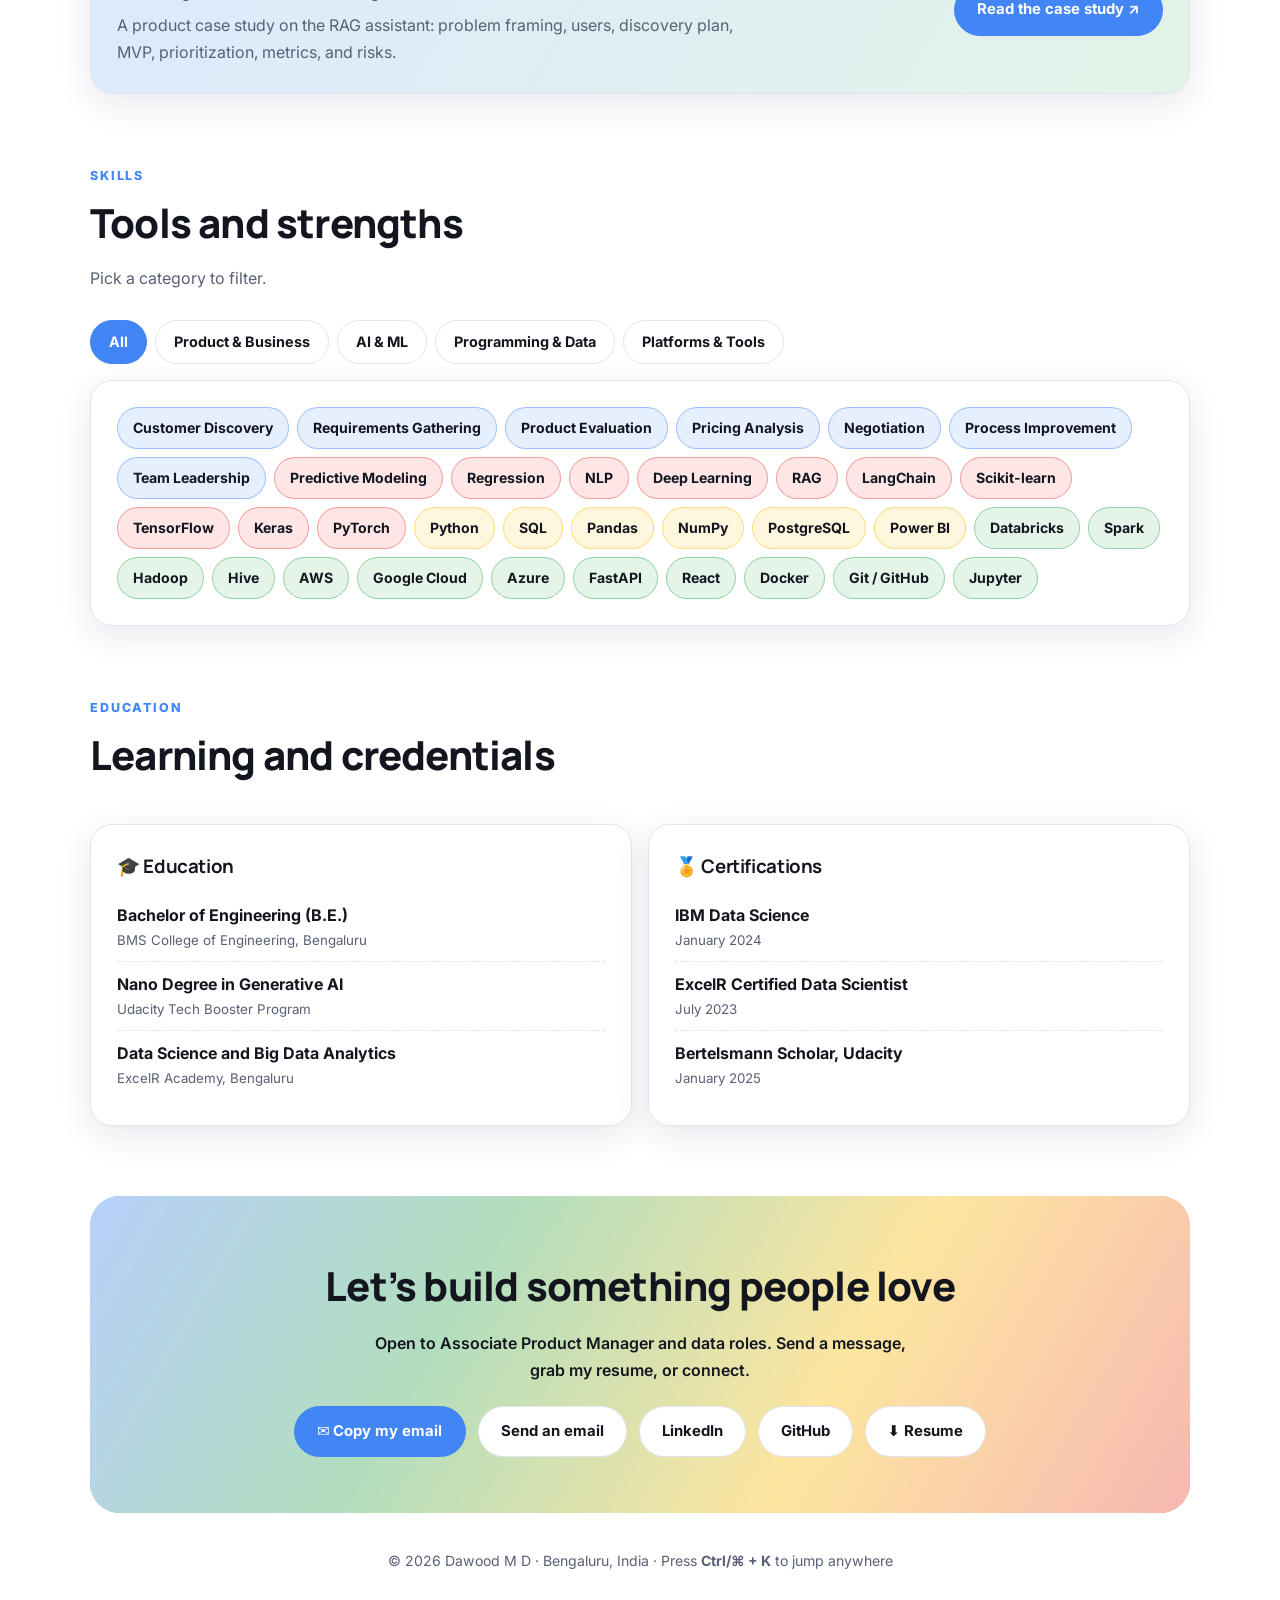
==== commit 08c00fc1: "Add files via upload" ====
--- a/index.html
+++ b/index.html
@@ -1,181 +1,65 @@
-<!DOCTYPE html>
-<html lang="en">
-<head>
-  <meta charset="UTF-8">
-  <meta name="viewport" content="width=device-width, initial-scale=1.0">
-  <meta name="description" content="Dawood M D — data, AI/ML and product-minded problem solving portfolio.">
-  <meta name="theme-color" content="#090d1c">
-  <title>Dawood M D | Product & Data Portfolio</title>
-  <link rel="preconnect" href="https://fonts.googleapis.com">
-  <link rel="preconnect" href="https://fonts.gstatic.com" crossorigin>
-  <link href="https://fonts.googleapis.com/css2?family=DM+Sans:wght@400;500;600;700&family=Space+Grotesk:wght@400;500;600;700&display=swap" rel="stylesheet">
-  <link rel="stylesheet" href="styles.css">
-</head>
-<body>
-  <div class="ambient ambient-one"></div><div class="ambient ambient-two"></div>
-  <header class="topbar">
-    <a class="brand" href="#home" aria-label="Dawood home"><span class="brand-mark">D</span><span>DAWOOD<span class="brand-dot">.</span></span></a>
-    <button class="menu-toggle" aria-label="Toggle navigation" aria-expanded="false">☰</button>
-    <nav class="nav">
-      <a href="#about">About</a><a href="#experience">Experience</a><a href="#projects">Projects</a><a href="#skills">Skills</a><a href="#contact" class="nav-cta">Contact <span>↗</span></a>
-    </nav>
-  </header>
+<!doctype html><html lang="en"><head><meta charset="utf-8"><meta name="viewport" content="width=device-width,initial-scale=1"><meta name="theme-color" content="#4285f4">
+<link rel="preconnect" href="https://fonts.googleapis.com"><link rel="preconnect" href="https://fonts.gstatic.com" crossorigin>
+<link href="https://fonts.googleapis.com/css2?family=Inter:wght@400;500;600;700&family=JetBrains+Mono:wght@500&family=Manrope:wght@700;800&display=swap" rel="stylesheet"><link rel="stylesheet" href="styles.css">
+<meta name="description" content="Dawood M D: data scientist and product builder. Machine learning, generative AI, analytics, and customer-focused problem solving."><title>Dawood M D | Data Scientist &amp; Product Builder</title></head><body>
+<div class="prog"></div>
+<header><nav class="nav wrap"><a class="brand" href="#top"><b>D</b>Dawood M D</a>
+<div class="links"><a href="#about">About</a><a href="#experience">Experience</a><a href="#projects">Projects</a><a href="#skills">Skills</a><a href="#education">Education</a><a href="#contact">Contact</a></div>
+<div class="tools"><button class="ib" id="cmdk" title="Quick navigation (Ctrl/⌘ + K)">⌘K</button><button class="ib" id="theme" aria-label="Toggle theme">☾</button><button class="ib menu" aria-label="Menu">☰</button></div></nav></header>
+<main>
+<section class="hero" id="top"><div class="mesh"></div><div class="wrap hg"><div>
+<span class="pill">Open to Associate Product Manager roles · 2027</span>
+<h1>Hi, I’m <span class="grad">Dawood M D</span></h1>
+<p class="role">I’m a <span id="role">Data Scientist</span></p>
+<p class="lead">I turn customer needs and messy data into products and decisions that work, using machine learning, generative AI, and analytics.</p>
+<div class="row"><a class="btn p" href="#projects">Explore my work ↓</a><a class="btn" href="assets/Dawood_M_D_Resume.pdf" download>⬇ Resume</a><a class="btn" href="case-study.html">Product case study ↗</a></div>
+<div class="row"><a class="btn" href="https://github.com/Dawoodsdatalife" target="_blank" rel="noopener">GitHub</a><a class="btn" href="https://www.linkedin.com/in/m-d-dawood" target="_blank" rel="noopener">LinkedIn</a><a class="btn" href="mailto:dawoodarsalaan8@gmail.com">Email</a></div></div>
+<div class="win" aria-hidden="true"><div class="wb"><i></i><i></i><i></i></div><pre><span class="k">const</span> <span class="v">dawood</span> = {
+  role: <span class="s">"Data Scientist → APM"</span>,
+  base: <span class="s">"Bengaluru, India"</span>,
+  founder: <span class="k">true</span>,
+  builds: [<span class="s">"RAG"</span>, <span class="s">"ML"</span>, <span class="s">"dashboards"</span>],
+  churnModel: <span class="n">82</span> + <span class="s">"% accuracy"</span>,
+  languages: [<span class="s">"EN"</span>, <span class="s">"HI"</span>, <span class="s">"KN"</span>],
+  openTo: <span class="s">"APM 2027"</span>
+};</pre></div></div></section>
+<div class="wrap"><div class="stats rv"><div class="card stat"><b><span data-n="82">0</span>%</b><small>churn model accuracy</small></div><div class="card stat"><b><span data-n="8">0</span>%</b><small>churn reduction in a quarter</small></div><div class="card stat"><b><span data-n="25">0</span>%</b><small>data-processing efficiency gain</small></div><div class="card stat"><b><span data-n="3000">0</span>+</b><small>rows turned into a dashboard</small></div></div></div>
 
-  <main>
-    <section class="hero section" id="home">
-      <div class="hero-copy">
-        <div class="eyebrow"><span class="pulse"></span> OPEN TO ASSOCIATE PRODUCT MANAGER OPPORTUNITIES</div>
-        <p class="kicker">DATA • AI/ML • PRODUCT THINKING</p>
-        <h1>Turning complex<br><span class="gradient-text">problems into</span><br>useful products.</h1>
-        <p class="hero-intro">I’m Dawood M D — a technical and business-oriented professional with experience understanding industrial clients’ product needs, translating requirements into supply discussions, and applying data, machine learning and structured problem-solving to business challenges.</p>
-        <div class="hero-actions">
-          <a class="button button-primary" href="#projects">Explore my work <span>↘</span></a>
-          <a class="button button-ghost" href="mailto:dawoodarsalaan8@gmail.com">Get in touch <span>↗</span></a>
-        </div>
-        <div class="social-row">
-          <a href="https://www.linkedin.com/in/m-d-dawood" target="_blank" rel="noreferrer">LinkedIn ↗</a>
-          <a href="https://github.com/Dawoodsdatalife" target="_blank" rel="noreferrer">GitHub ↗</a>
-          <a href="mailto:dawoodarsalaan8@gmail.com">Email ↗</a>
-        </div>
-      </div>
-      <div class="hero-visual" aria-label="Data and product illustration">
-        <div class="orbit orbit-a"></div><div class="orbit orbit-b"></div>
-        <div class="glass-card main-glass">
-          <div class="glass-top"><span class="tiny-dot"></span><span class="tiny-dot"></span><span class="tiny-dot"></span><span class="glass-label">IMPACT SNAPSHOT</span></div>
-          <div class="metric"><strong>11%</strong><span>forecast accuracy improvement</span></div>
-          <div class="metric"><strong>25%</strong><span>data-processing efficiency improvement</span></div>
-          <div class="metric"><strong>8%</strong><span>customer churn reduction in one quarter</span></div>
-          <div class="mini-chart"><i style="height:28%"></i><i style="height:44%"></i><i style="height:38%"></i><i style="height:60%"></i><i style="height:54%"></i><i style="height:78%"></i><i style="height:92%"></i><i style="height:84%"></i></div>
-          <div class="chart-caption"><span>ANALYZE</span><span>LEARN</span><span>IMPROVE</span></div>
-        </div>
-        <div class="float-chip chip-ai"><span>✳</span> AI / ML</div>
-        <div class="float-chip chip-data"><span>⌁</span> DATA-DRIVEN</div>
-        <div class="float-chip chip-product"><span>◈</span> PRODUCT MINDSET</div>
-      </div>
-      <div class="scroll-note">SCROLL TO EXPLORE <span>↓</span></div>
-    </section>
+<section id="about" class="wrap rv"><p class="ey">About</p><h2>Where data meets customer insight</h2><p class="sub">A technical and business-oriented profile built across analytics, AI/ML, and a business I co-founded.</p>
+<div class="bento"><div class="card s4"><h3>My story</h3><p>I combine customer-centric problem solving with data science. As co-founder of an industrial supply business, I learned to uncover what clients really need, compare options, and negotiate value. As a data scientist, I build predictive models and analytics, and lead teams to ship them.</p><p>I’m looking for an Associate Product Manager role where technical depth meets real user needs.</p></div>
+<div class="card s2"><div class="em">📍</div><h3>Bengaluru, India</h3><p>Open to the April–August 2027 start window.</p></div>
+<div class="card s2"><div class="em">🚀</div><h3>Co-founder</h3><p>Industrial supply enterprise, Jan 2025 – Aug 2026.</p></div>
+<div class="card s2"><div class="em">🤖</div><h3>Generative AI</h3><p>Udacity Nano Degree and a RAG project.</p></div>
+<div class="card s2"><div class="em">🗣️</div><h3>English · Hindi · Kannada</h3><p>Clear communication across teams.</p></div></div></section>
 
-    <section class="section about-section" id="about">
-      <div class="section-heading"><p class="kicker">01 / ABOUT</p><h2>Technical depth.<br><span class="muted">Business context.</span></h2></div>
-      <div class="about-content">
-        <p class="lead">I enjoy working at the intersection of technology, data and real-world outcomes.</p>
-        <p>My experience spans logistics forecasting, customer analytics, supply-chain analysis and process improvement. I bring a quantitative foundation, hands-on Python and SQL skills, and a focus on making insights understandable and actionable.</p>
-        <p>I’m interested in product management because it combines customer problems, technical possibilities and measurable business impact.</p>
-        <div class="value-grid">
-          <div><span class="value-icon">01</span><h3>Understand</h3><p>Frame the problem and identify what the data says.</p></div>
-          <div><span class="value-icon">02</span><h3>Build</h3><p>Explore technical approaches and practical solutions.</p></div>
-          <div><span class="value-icon">03</span><h3>Measure</h3><p>Connect outcomes to efficiency, quality and users.</p></div>
-        </div>
-      </div>
-    </section>
+<section id="experience" class="wrap rv"><p class="ey">Experience</p><h2>My journey so far</h2><p class="sub">Choose a role to see the details.</p>
+<div class="tabs" role="tablist"><button class="tab" role="tab" aria-selected="true" data-p="p1">Co-Founder</button><button class="tab" role="tab" aria-selected="false" data-p="p2">AI Variant</button><button class="tab" role="tab" aria-selected="false" data-p="p3">Cognifyz</button></div>
+<div class="card panel" id="p1"><h3>Co-Founder, M K Hardware</h3><p class="meta">Industrial Supply Enterprise · Jan 2025 – Aug 2026</p><ul><li>Engaged industrial clients to understand business needs, product specifications, quality expectations, and budget constraints, then turned them into clear product-selection criteria.</li><li>Evaluated product options and pricing so clients could choose solutions aligned with their requirements and budgets.</li><li>Compared options and commercial terms to find favorable pricing while balancing suitability, quality, and customer value.</li><li>Maintained client communication to clarify requirements and support a positive customer experience.</li></ul></div>
+<div class="card panel" id="p2" hidden><h3>Data Scientist Intern, AI Variant</h3><p class="meta">Bengaluru · Sep 2023 – Dec 2024</p><ul><li>Led a team of 3 building customer-churn prediction models with logistic regression and decision trees.</li><li>Analyzed large-scale supply-chain datasets in Databricks using SQL, identifying bottlenecks that informed operational changes.</li><li>Applied Lean Six Sigma and statistical modeling to reduce process variance.</li></ul><div class="bd"><span>82% model accuracy</span><span>8% churn reduction</span><span>25% efficiency gain</span><span>8% throughput increase</span></div></div>
+<div class="card panel" id="p3" hidden><h3>Data Science Intern, Cognifyz Technologies</h3><p class="meta">Remote · May 2023 – Jun 2023</p><ul><li>Analyzed restaurant and location-based datasets with statistical and geospatial techniques.</li><li>Built a regression model to predict restaurant ratings and visualized findings for business insights.</li></ul></div></section>
 
-    <section class="section impact-section">
-      <p class="kicker">A FEW OUTCOMES</p>
-      <div class="impact-grid">
-        <div class="impact-item"><strong>Client</strong><span>industrial customer engagement</span></div>
-        <div class="impact-item"><strong>Needs</strong><span>product requirements discovery</span></div>
-        <div class="impact-item"><strong>Supply</strong><span>industrial product solutions</span></div>
-        <div class="impact-item"><strong>Value</strong><span>customer-focused product selection</span></div>
-      </div>
-      <p class="fine-print">Experience summary based on the responsibilities provided.</p>
-    </section>
+<section id="projects" class="wrap rv"><p class="ey">Projects</p><h2>Things I’ve built</h2><p class="sub">Filter by focus area. Click a card to open it on GitHub.</p>
+<div class="tabs"><button class="tab" aria-selected="true" data-f="all">All</button><button class="tab" aria-selected="false" data-f="ai">AI / ML</button><button class="tab" aria-selected="false" data-f="data">Data</button><button class="tab" aria-selected="false" data-f="sys">Systems</button></div>
+<div class="pg">
+<article class="card proj" data-c="ai" style="--cc:var(--b)"><div class="viz"><div class="pipe"><i>Question</i>→<i>Retrieve</i>→<i>Answer</i>→<i>Cite</i>→<i>Guard</i></div></div><div class="pb"><p class="ey">Generative AI</p><h3>Enterprise RAG Assistant with Citations &amp; Guardrails</h3><p>Retrieves relevant passages from enterprise documents and generates source-cited answers, with input and output guardrails for unsupported responses.</p><div class="tg"><span>Python</span><span>LangChain</span><span>FAISS / Pinecone</span><span>FastAPI</span><span>React</span></div><div><a class="go" href="https://github.com/Dawoodsdatalife" target="_blank" rel="noopener">View on GitHub</a><a class="alt" href="case-study.html">Case study →</a></div></div></article>
+<article class="card proj" data-c="sys" style="--cc:var(--r)"><div class="viz"><div class="nodes"><i></i><i></i><i></i><i></i><i></i><i></i><i></i><i></i></div></div><div class="pb"><p class="ey">Distributed Systems</p><h3>Scalable Distributed Job Orchestrator</h3><p>Schedules jobs across worker nodes with task queuing, retry handling, and failure recovery.</p><div class="tg"><span>Python</span><span>Task Queues</span><span>Fault Tolerance</span></div><a class="go" href="https://github.com/Dawoodsdatalife" target="_blank" rel="noopener">View on GitHub</a></div></article>
+<article class="card proj" data-c="data" style="--cc:var(--g)"><div class="viz"><div class="bars" style="--h:0"><i style="--h:40%"></i><i style="--h:75%"></i><i style="--h:55%"></i><i style="--h:100%"></i><i style="--h:68%"></i><i style="--h:85%"></i></div></div><div class="pb"><p class="ey">Business Intelligence</p><h3>Amazon Sales &amp; Supply Chain Dashboard</h3><p>Turned 3,000+ rows of data into a Power BI dashboard showing supply-chain trends, cycle times, and inventory-storage needs.</p><div class="tg"><span>Power BI</span><span>Supply Chain</span><span>Dashboards</span></div><a class="go" href="https://github.com/Dawoodsdatalife" target="_blank" rel="noopener">View on GitHub</a></div></article>
+<article class="card proj" data-c="data ai" style="--cc:var(--y)"><div class="viz"><div class="map"></div></div><div class="pb"><p class="ey" style="color:var(--m)">Data Science</p><h3>Restaurant Data Analysis</h3><p>Explores restaurant data for patterns in location, cuisine, and ratings with geospatial and regression techniques.</p><div class="tg"><span>Python</span><span>Pandas</span><span>NumPy</span><span>Matplotlib</span><span>Seaborn</span><span>Scikit-learn</span></div><a class="go" style="color:var(--t)" href="https://github.com/Dawoodsdatalife" target="_blank" rel="noopener">View on GitHub</a></div></article>
+</div>
+<div class="card cs" style="margin-top:18px"><div><p class="ey">Product thinking</p><h3>Making internal knowledge easier to find, and safer to trust</h3><p>A product case study on the RAG assistant: problem framing, users, discovery plan, MVP, prioritization, metrics, and risks.</p></div><a class="btn p" href="case-study.html">Read the case study ↗</a></div></section>
 
-    <section class="section" id="experience">
-      <div class="section-heading"><p class="kicker">02 / EXPERIENCE</p><h2>Where I’ve<br><span class="muted">made an impact.</span></h2></div>
-      <div class="timeline">
-        <article class="timeline-item">
-          <div class="timeline-date">JAN 2025 — AUG 2026</div>
-          <div class="timeline-body"><div class="timeline-title"><h3>Co-Founder</h3><span>M K Hardware · Industrial Supply Enterprise</span></div>
-            <ul><li>Engaged industrial clients to understand business needs, product specifications, quality expectations and budget constraints, translating them into clear product-selection criteria.</li><li>Evaluated suitable industrial product options and pricing to help clients choose solutions aligned with their requirements, value expectations and budgets.</li><li>Compared available product options and commercial terms to identify favorable pricing while balancing product suitability, quality and customer value.</li><li>Maintained client communication to clarify requirements, coordinate product discussions and support a positive customer experience.</li></ul>
-            <div class="tag-row"><span>Customer Discovery</span><span>Requirements Gathering</span><span>Product Evaluation</span><span>Pricing Analysis</span><span>Client Relationships</span><span>Negotiation</span></div>
-          </div>
-        </article>
-        <article class="timeline-item">
-          <div class="timeline-date">SEP 2023 — DEC 2024</div>
-          <div class="timeline-body"><div class="timeline-title"><h3>Data Scientist Intern</h3><span>AI Variant · Bengaluru</span></div>
-            <ul><li>Led a team of three to develop customer-churn prediction models using logistic regression and decision trees; achieved 82% accuracy and contributed to an 8% churn reduction in one quarter.</li><li>Used SQL in Databricks to identify supply-chain bottlenecks, informing changes that improved data-processing efficiency by 25%.</li><li>Applied Lean Six Sigma and statistical modeling to reduce process variance, contributing to an 8% increase in throughput.</li></ul>
-            <div class="tag-row"><span>Team Leadership</span><span>SQL</span><span>Databricks</span><span>Analytics</span><span>Lean Six Sigma</span></div>
-          </div>
-        </article>
-        <article class="timeline-item">
-          <div class="timeline-date">MAY 2023 — JUN 2023</div>
-          <div class="timeline-body"><div class="timeline-title"><h3>Data Scientist Intern</h3><span>Cognifyz Technologies · Remote</span></div>
-            <ul><li>Performed data exploration, preprocessing and statistical analysis to extract insights.</li><li>Used geospatial analysis to visualize location-based trends and customer behavior.</li><li>Built regression models to predict restaurant ratings and visualized findings for business insights.</li></ul>
-            <div class="tag-row"><span>Python</span><span>Statistics</span><span>Geospatial Analysis</span><span>Machine Learning</span></div>
-          </div>
-        </article>
-      </div>
-    </section>
+<section id="skills" class="wrap rv"><p class="ey">Skills</p><h2>Tools and strengths</h2><p class="sub">Pick a category to filter.</p>
+<div class="tabs"><button class="tab" aria-selected="true" data-sk="all">All</button><button class="tab" aria-selected="false" data-sk="pb">Product &amp; Business</button><button class="tab" aria-selected="false" data-sk="ml">AI &amp; ML</button><button class="tab" aria-selected="false" data-sk="dt">Programming &amp; Data</button><button class="tab" aria-selected="false" data-sk="pl">Platforms &amp; Tools</button></div>
+<div class="card sk"><span data-g="pb" style="--k:var(--b)">Customer Discovery</span><span data-g="pb" style="--k:var(--b)">Requirements Gathering</span><span data-g="pb" style="--k:var(--b)">Product Evaluation</span><span data-g="pb" style="--k:var(--b)">Pricing Analysis</span><span data-g="pb" style="--k:var(--b)">Negotiation</span><span data-g="pb" style="--k:var(--b)">Process Improvement</span><span data-g="pb" style="--k:var(--b)">Team Leadership</span>
+<span data-g="ml" style="--k:var(--r)">Predictive Modeling</span><span data-g="ml" style="--k:var(--r)">Regression</span><span data-g="ml" style="--k:var(--r)">NLP</span><span data-g="ml" style="--k:var(--r)">Deep Learning</span><span data-g="ml" style="--k:var(--r)">RAG</span><span data-g="ml" style="--k:var(--r)">LangChain</span><span data-g="ml" style="--k:var(--r)">Scikit-learn</span><span data-g="ml" style="--k:var(--r)">TensorFlow</span><span data-g="ml" style="--k:var(--r)">Keras</span><span data-g="ml" style="--k:var(--r)">PyTorch</span>
+<span data-g="dt" style="--k:var(--y)">Python</span><span data-g="dt" style="--k:var(--y)">SQL</span><span data-g="dt" style="--k:var(--y)">Pandas</span><span data-g="dt" style="--k:var(--y)">NumPy</span><span data-g="dt" style="--k:var(--y)">PostgreSQL</span><span data-g="dt" style="--k:var(--y)">Power BI</span>
+<span data-g="pl" style="--k:var(--g)">Databricks</span><span data-g="pl" style="--k:var(--g)">Spark</span><span data-g="pl" style="--k:var(--g)">Hadoop</span><span data-g="pl" style="--k:var(--g)">Hive</span><span data-g="pl" style="--k:var(--g)">AWS</span><span data-g="pl" style="--k:var(--g)">Google Cloud</span><span data-g="pl" style="--k:var(--g)">Azure</span><span data-g="pl" style="--k:var(--g)">FastAPI</span><span data-g="pl" style="--k:var(--g)">React</span><span data-g="pl" style="--k:var(--g)">Docker</span><span data-g="pl" style="--k:var(--g)">Git / GitHub</span><span data-g="pl" style="--k:var(--g)">Jupyter</span></div></section>
 
-    <section class="section projects-section" id="projects">
-      <div class="section-heading"><p class="kicker">03 / PROJECTS</p><h2>Ideas shaped into<br><span class="muted">technical solutions.</span></h2><p class="section-sub">A selection of data, AI and systems projects. Project implementation details and technology choices should be kept aligned with the code in the linked repositories.</p></div>
-      <div class="project-grid">
-        <article class="project-card featured">
-          <div class="project-top"><span class="project-index">01</span><span class="project-type">AI / KNOWLEDGE RETRIEVAL</span></div>
-          <div class="project-art art-rag"><div class="doc doc-one">DOC 01</div><div class="doc doc-two">DOC 02</div><div class="rag-node">RAG</div><div class="answer-node">CITED<br>ANSWER</div><span class="connector"></span></div>
-          <h3>Enterprise RAG Assistant</h3>
-          <p>A document question-answering concept designed to retrieve relevant passages and generate source-grounded answers. Includes a focus on traceability and guardrails against unsupported responses.</p>
-          <div class="tag-row"><span>Python</span><span>LangChain</span><span>FAISS / Vector DB</span><span>FastAPI</span><span>React</span></div>
-          <a class="text-link" href="https://github.com/Dawoodsdatalife" target="_blank" rel="noreferrer">Explore GitHub profile ↗</a>
-        </article>
-        <article class="project-card">
-          <div class="project-top"><span class="project-index">02</span><span class="project-type">BACKEND / DISTRIBUTED SYSTEMS</span></div>
-          <div class="project-art art-orchestrator"><div class="queue">TASK QUEUE</div><div class="worker-row"><span>WORKER 01</span><span>WORKER 02</span><span>WORKER 03</span></div><div class="status-row"><i></i><i></i><i></i></div></div>
-          <h3>Scalable Job Orchestrator</h3>
-          <p>A distributed job-scheduling project focused on task queuing, worker execution, retries and failure recovery, with an emphasis on reliability and horizontal scalability.</p>
-          <div class="tag-row"><span>Python</span><span>Task Scheduling</span><span>Retries</span><span>Fault Tolerance</span></div>
-          <a class="text-link" href="https://github.com/Dawoodsdatalife" target="_blank" rel="noreferrer">Explore GitHub profile ↗</a>
-        </article>
-        <article class="project-card">
-          <div class="project-top"><span class="project-index">03</span><span class="project-type">BUSINESS INTELLIGENCE</span></div>
-          <div class="project-art art-dashboard"><div class="dash-head"></div><div class="dash-bars"><i></i><i></i><i></i><i></i><i></i></div><div class="dash-line"></div></div>
-          <h3>Amazon Sales & Supply Chain Dashboard</h3>
-          <p>Transformed 3,000+ rows of data into a Power BI dashboard to explore supply-chain trends, cycle times and inventory-storage requirements.</p>
-          <div class="tag-row"><span>Power BI</span><span>Data Analysis</span><span>Supply Chain</span></div>
-        </article>
-        <article class="project-card">
-          <div class="project-top"><span class="project-index">04</span><span class="project-type">DATA ANALYTICS</span></div>
-          <div class="project-art art-analysis"><div class="analysis-ring"></div><div class="analysis-bars"><i></i><i></i><i></i><i></i></div><span class="analysis-label">INSIGHTS</span></div>
-          <h3>Restaurant Data Analysis</h3>
-          <p>Analyzed restaurant datasets to identify patterns and develop visual insights supporting decision-making in the food-service domain.</p>
-          <div class="tag-row"><span>Python</span><span>Pandas</span><span>NumPy</span><span>Scikit-learn</span><span>Matplotlib</span></div>
-        </article>
-      </div>
-      <p class="project-note">Note: The two AI/systems project summaries are based on the project descriptions discussed for this portfolio. Add direct repository links and confirm the exact implemented stack before using them as evidence in applications.</p>
-    </section>
+<section id="education" class="wrap rv"><p class="ey">Education</p><h2>Learning and credentials</h2><br>
+<div class="ed"><div class="card"><h3>🎓 Education</h3><ul><li><b>Bachelor of Engineering (B.E.)</b><small>BMS College of Engineering, Bengaluru</small></li><li><b>Nano Degree in Generative AI</b><small>Udacity Tech Booster Program</small></li><li><b>Data Science and Big Data Analytics</b><small>ExcelR Academy, Bengaluru</small></li></ul></div>
+<div class="card"><h3>🏅 Certifications</h3><ul><li><b>IBM Data Science</b><small>January 2024</small></li><li><b>ExcelR Certified Data Scientist</b><small>July 2023</small></li><li><b>Bertelsmann Scholar, Udacity</b><small>January 2025</small></li></ul></div></div></section>
 
-    <section class="section skills-section" id="skills">
-      <div class="section-heading"><p class="kicker">04 / TOOLKIT</p><h2>Skills I bring<br><span class="muted">to the table.</span></h2></div>
-      <div class="skills-layout">
-        <div class="skill-group"><span class="skill-number">01</span><h3>Data & Programming</h3><div class="skill-pills"><span>Python</span><span>SQL</span><span>Pandas</span><span>NumPy</span><span>PostgreSQL</span><span>Power BI</span></div></div>
-        <div class="skill-group"><span class="skill-number">02</span><h3>AI & Machine Learning</h3><div class="skill-pills"><span>Predictive Modeling</span><span>Regression</span><span>NLP</span><span>Deep Learning</span><span>Scikit-learn</span><span>TensorFlow</span><span>Keras</span><span>PyTorch</span></div></div>
-        <div class="skill-group"><span class="skill-number">03</span><h3>Platforms & Tools</h3><div class="skill-pills"><span>Databricks</span><span>Spark</span><span>Hadoop</span><span>Hive</span><span>AWS</span><span>Google Cloud</span><span>Azure</span><span>Git</span><span>Docker</span><span>Jupyter</span></div></div>
-        <div class="skill-group"><span class="skill-number">04</span><h3>Product-Relevant Strengths</h3><div class="skill-pills"><span>Analytical Problem Solving</span><span>Customer Analytics</span><span>Business Impact Analysis</span><span>Process Improvement</span><span>Team Leadership</span><span>Insight Communication</span></div></div>
-      </div>
-    </section>
-
-    <section class="section education-section">
-      <div class="section-heading"><p class="kicker">05 / EDUCATION</p><h2>Learning as a<br><span class="muted">continuous process.</span></h2></div>
-      <div class="education-list">
-        <div><span>ENGINEERING</span><h3>Bachelor of Engineering (B.E.)</h3><p>BMS College of Engineering · Bengaluru</p></div>
-        <div><span>GENERATIVE AI</span><h3>Nano Degree in Generative AI</h3><p>Udacity · Tech Booster Program</p></div>
-        <div><span>DATA SCIENCE</span><h3>Data Science and Big Data Analytics</h3><p>ExcelR Academy · Bengaluru</p></div>
-      </div>
-      <div class="cert-row"><span>IBM Data Science · Jan 2024</span><span>ExcelR Certified Data Scientist · Jul 2023</span><span>Bertelsmann Scholar, Udacity · Jan 2025</span></div>
-      <p class="fine-print">Degree specialization, graduation year and certification verification links were not included in the source resume.</p>
-    </section>
-
-    <section class="section contact-section" id="contact">
-      <div class="contact-panel">
-        <p class="kicker">06 / LET’S CONNECT</p>
-        <h2>Have a problem<br>worth <span class="gradient-text">solving?</span></h2>
-        <p>I’m interested in conversations about product, data, AI and opportunities to build useful technology.</p>
-        <a class="button button-primary" href="mailto:dawoodarsalaan8@gmail.com">Say hello <span>↗</span></a>
-        <div class="contact-links"><a href="mailto:dawoodarsalaan8@gmail.com">dawoodarsalaan8@gmail.com</a><a href="https://www.linkedin.com/in/m-d-dawood" target="_blank" rel="noreferrer">LinkedIn ↗</a><a href="https://github.com/Dawoodsdatalife" target="_blank" rel="noreferrer">GitHub ↗</a></div>
-      </div>
-    </section>
-  </main>
-  <footer><a class="brand" href="#home"><span class="brand-mark">D</span><span>DAWOOD<span class="brand-dot">.</span></span></a><span>© <span id="year"></span> Dawood M D. Built with purpose.</span><a href="#home">Back to top ↑</a></footer>
-  <script src="script.js"></script>
-</body>
-</html>+<div class="wrap"><div class="ct rv" id="contact"><h2>Let’s build something people love</h2><p>Open to Associate Product Manager and data roles. Send a message, grab my resume, or connect.</p><div class="row"><button class="btn p" id="copy">✉ Copy my email</button><a class="btn" href="mailto:dawoodarsalaan8@gmail.com">Send an email</a><a class="btn" href="https://www.linkedin.com/in/m-d-dawood" target="_blank" rel="noopener">LinkedIn</a><a class="btn" href="https://github.com/Dawoodsdatalife" target="_blank" rel="noopener">GitHub</a><a class="btn" href="assets/Dawood_M_D_Resume.pdf" download>⬇ Resume</a></div></div></div>
+</main>
+<footer>© <span id="yr"></span> Dawood M D · Bengaluru, India · Press <b>Ctrl/⌘ + K</b> to jump anywhere</footer>
+<div class="pal" id="pal" role="dialog" aria-label="Quick navigation"><div class="pb2"><input placeholder="Type to jump anywhere…" aria-label="Search actions"><ul></ul></div></div><div class="toast" id="toast"></div><script src="script.js"></script></body></html>
--- a/styles.css
+++ b/styles.css
@@ -1,4 +1,43 @@
- :root{--bg:#090d1c;--panel:#11182c;--panel2:#151e36;--text:#f5f7ff;--muted:#9aa6c4;--purple:#9a7cff;--blue:#4cc9f0;--line:rgba(174,190,255,.14);--font:'DM Sans',sans-serif;--display:'Space Grotesk',sans-serif}
-*{box-sizing:border-box}html{scroll-behavior:smooth;scroll-padding-top:90px}body{margin:0;background:var(--bg);color:var(--text);font-family:var(--font);line-height:1.65;overflow-x:hidden}a{color:inherit;text-decoration:none}.ambient{position:absolute;width:520px;height:520px;filter:blur(110px);opacity:.15;pointer-events:none;border-radius:50%;z-index:-1}.ambient-one{background:#764dff;top:0;left:-230px}.ambient-two{background:#087cbe;top:650px;right:-260px}.topbar{height:82px;max-width:1180px;padding:0 28px;margin:auto;display:flex;align-items:center;justify-content:space-between;position:sticky;top:0;z-index:10;background:rgba(9,13,28,.82);backdrop-filter:blur(18px);border-bottom:1px solid rgba(255,255,255,.04)}.brand{display:flex;align-items:center;gap:11px;font:700 15px var(--display);letter-spacing:2px}.brand-mark{width:32px;height:32px;border-radius:10px;display:grid;place-items:center;background:linear-gradient(135deg,var(--purple),var(--blue));color:#08101f;font-size:18px}.brand-dot{color:var(--blue)}.nav{display:flex;gap:34px;align-items:center;font-size:13px;color:#b8c2dc}.nav a:hover,.social-row a:hover,.contact-links a:hover{color:var(--blue)}.nav-cta{padding:10px 15px;border:1px solid var(--line);border-radius:8px;color:#fff}.menu-toggle{display:none;background:none;border:0;color:#fff;font-size:24px}.section{max-width:1120px;margin:auto;padding:115px 28px}.hero{min-height:690px;display:grid;grid-template-columns:1.05fr .95fr;align-items:center;position:relative;padding-top:90px}.eyebrow,.kicker{font-size:10px;letter-spacing:2px;font-weight:700;color:#aeb9d5}.eyebrow{display:inline-flex;align-items:center;gap:10px;border:1px solid var(--line);border-radius:40px;padding:9px 14px;background:rgba(255,255,255,.025)}.pulse{width:7px;height:7px;background:#54e2b0;border-radius:50%;box-shadow:0 0 14px #54e2b0}.hero .kicker{margin-top:34px;color:var(--blue)}h1,h2,h3,p{margin-top:0}h1,h2,h3{font-family:var(--display)}h1{font-size:clamp(48px,6vw,76px);line-height:1.03;letter-spacing:-4px;margin:18px 0 24px}.gradient-text{background:linear-gradient(100deg,#a78bfa 8%,#61c8f3 92%);-webkit-background-clip:text;background-clip:text;color:transparent}.hero-intro{max-width:550px;color:#aeb9d1;font-size:16px;line-height:1.85}.hero-actions{display:flex;gap:13px;margin:32px 0 27px}.button{display:inline-flex;align-items:center;gap:18px;padding:13px 19px;border-radius:9px;font-size:13px;font-weight:700;transition:.2s}.button:hover{transform:translateY(-3px)}.button-primary{background:linear-gradient(110deg,#9676ff,#4ebeea);color:#09101e;box-shadow:0 12px 30px rgba(103,119,255,.2)}.button-ghost{border:1px solid var(--line);color:#e9edff}.social-row{display:flex;gap:24px;color:#8f9ab8;font-size:12px}.hero-visual{min-height:440px;display:grid;place-items:center;position:relative}.orbit{position:absolute;border:1px solid rgba(126,148,255,.15);border-radius:50%;transform:rotate(-25deg)}.orbit-a{width:440px;height:270px}.orbit-b{width:510px;height:340px;transform:rotate(35deg)}.main-glass{width:min(380px,90%);position:relative;z-index:1;padding:22px 24px;border:1px solid rgba(183,194,255,.24);border-radius:19px;background:linear-gradient(145deg,rgba(27,38,69,.92),rgba(14,22,43,.88));box-shadow:0 30px 90px rgba(0,0,0,.35),inset 0 1px rgba(255,255,255,.08);backdrop-filter:blur(18px)}.glass-top{display:flex;gap:5px;align-items:center;margin-bottom:27px}.tiny-dot{width:6px;height:6px;border-radius:50%;background:#8d9abb}.glass-label{margin-left:auto;font-size:9px;letter-spacing:1.5px;color:#8896b8}.metric{display:flex;align-items:center;gap:17px;margin:17px 0}.metric strong{font:600 30px var(--display);color:#9f8bff;min-width:75px}.metric span{font-size:11px;color:#aab5d0}.mini-chart{height:66px;display:flex;align-items:end;gap:9px;margin-top:28px;padding:0 8px;border-bottom:1px solid var(--line)}.mini-chart i{flex:1;border-radius:4px 4px 0 0;background:linear-gradient(180deg,#69d4f3,#8c72f8);opacity:.85}.chart-caption{display:flex;justify-content:space-between;color:#71809f;font-size:8px;letter-spacing:1px;margin-top:9px}.float-chip{position:absolute;z-index:2;padding:10px 14px;border:1px solid rgba(190,198,255,.2);border-radius:10px;background:#121b32;box-shadow:0 12px 30px #050914;color:#dce5ff;font-size:11px}.float-chip span{color:var(--blue);margin-right:5px}.chip-ai{top:55px;right:5px}.chip-data{bottom:75px;left:5px}.chip-product{bottom:30px;right:0}.scroll-note{position:absolute;bottom:27px;left:28px;color:#677594;font-size:9px;letter-spacing:2px}.scroll-note span{color:var(--blue);margin-left:9px}.section-heading{margin-bottom:48px}.section-heading .kicker{color:var(--blue)}h2{font-size:clamp(38px,4vw,54px);line-height:1.12;letter-spacing:-2px;margin:14px 0}.muted{color:#75819f}.about-section{display:grid;grid-template-columns:.8fr 1.2fr;gap:90px;border-top:1px solid var(--line)}.about-content{padding-top:8px;color:#aab5ce;font-size:14px}.about-content .lead{font:500 22px/1.5 var(--display);color:#f4f6ff;max-width:620px}.value-grid{display:grid;grid-template-columns:repeat(3,1fr);gap:20px;margin-top:42px}.value-grid>div{border-top:1px solid var(--line);padding-top:16px}.value-icon,.skill-number{font-size:10px;letter-spacing:1px;color:var(--blue)}.value-grid h3{font-size:16px;margin:12px 0 5px}.value-grid p{font-size:11px;color:#8290b0}.impact-section{padding-top:65px;padding-bottom:80px}.impact-section>.kicker{color:var(--blue)}.impact-grid{display:grid;grid-template-columns:repeat(4,1fr);border-top:1px solid var(--line);border-bottom:1px solid var(--line);margin-top:22px}.impact-item{padding:28px 22px;border-right:1px solid var(--line)}.impact-item:last-child{border:0}.impact-item strong{display:block;font:600 43px var(--display);letter-spacing:-2px;background:linear-gradient(90deg,#a48aff,#58c9ed);color:transparent;background-clip:text}.impact-item span{display:block;font-size:12px;color:#9aa6c4;max-width:180px}.fine-print,.project-note{font-size:10px;color:#687795;margin-top:16px}.timeline{border-top:1px solid var(--line)}.timeline-item{display:grid;grid-template-columns:220px 1fr;gap:45px;padding:35px 0;border-bottom:1px solid var(--line)}.timeline-date{font-size:10px;letter-spacing:1.3px;color:#7f8cab;padding-top:6px}.timeline-title{display:flex;align-items:baseline;gap:16px;flex-wrap:wrap}.timeline-title h3{font-size:21px;margin:0}.timeline-title span{font-size:12px;color:#91a0bf}.timeline-body ul{padding-left:18px;color:#aab5ce;font-size:13px}.timeline-body li{padding:4px 0}.tag-row{display:flex;gap:7px;flex-wrap:wrap;margin-top:18px}.tag-row span,.skill-pills span{font-size:10px;color:#aeb9d4;border:1px solid var(--line);border-radius:5px;padding:5px 9px;background:rgba(255,255,255,.025)}.projects-section{border-top:1px solid var(--line)}.section-sub{max-width:600px;color:#8e9bb9;font-size:13px}.project-grid{display:grid;grid-template-columns:repeat(2,1fr);gap:18px}.project-card{background:linear-gradient(145deg,rgba(21,30,54,.95),rgba(14,21,39,.95));border:1px solid var(--line);border-radius:14px;padding:23px;transition:.25s}.project-card:hover{transform:translateY(-5px);border-color:rgba(131,143,255,.45)}.project-top{display:flex;justify-content:space-between;align-items:center}.project-index{font:600 12px var(--display);color:var(--blue)}.project-type{font-size:8px;letter-spacing:1.3px;color:#8290b0}.project-card h3{font-size:20px;margin:19px 0 8px}.project-card p{font-size:12px;color:#9eabc7;min-height:62px}.project-art{height:150px;margin:20px -2px 15px;border-radius:9px;background:radial-gradient(circle at 50% 40%,rgba(123,103,255,.16),transparent 70%),#0c1428;position:relative;overflow:hidden;border:1px solid rgba(255,255,255,.04)}.art-rag{display:flex;align-items:center;justify-content:space-evenly}.doc{border:1px solid #6075b8;background:#182849;color:#aebcf3;border-radius:5px;padding:14px 9px;font-size:9px}.doc-two{transform:translateY(15px)}.rag-node{width:54px;height:54px;border-radius:50%;display:grid;place-items:center;background:linear-gradient(135deg,#9b7bff,#45c5e9);color:#10182d;font:700 14px var(--display);box-shadow:0 0 30px #786bff66}.answer-node{border:1px solid #57c9e8;border-radius:7px;padding:12px;color:#8fe4f4;font-size:9px;text-align:center}.connector{position:absolute;width:75%;height:1px;background:#647fc0;left:12%;top:50%;z-index:0;opacity:.5}.art-orchestrator{padding:22px}.queue{width:140px;text-align:center;margin:0 auto 25px;padding:8px;border:1px solid #a28cff;border-radius:5px;color:#c4b7ff;font-size:9px;letter-spacing:1px}.worker-row{display:flex;justify-content:space-around}.worker-row span{font-size:8px;color:#9eb4e8;border:1px solid #45638e;padding:12px 8px;border-radius:5px}.status-row{display:flex;justify-content:space-around;margin-top:10px}.status-row i{width:5px;height:5px;border-radius:50%;background:#5fe1b1;box-shadow:0 0 8px #5fe1b1}.art-dashboard{padding:20px}.dash-head{height:10px;width:42%;background:#7e8aff;border-radius:4px;margin-bottom:17px}.dash-bars{height:75px;display:flex;align-items:end;gap:12px;border-bottom:1px solid #334466}.dash-bars i{width:11%;background:linear-gradient(#55c9ed,#7f70ed);border-radius:3px 3px 0 0}.dash-bars i:nth-child(1){height:35%}.dash-bars i:nth-child(2){height:75%}.dash-bars i:nth-child(3){height:54%}.dash-bars i:nth-child(4){height:88%}.dash-bars i:nth-child(5){height:65%}.dash-line{height:2px;width:65%;background:#a58aff;transform:rotate(-9deg);position:absolute;top:75px;left:25%}.art-analysis{display:flex;align-items:center;justify-content:center;gap:35px}.analysis-ring{width:88px;height:88px;border-radius:50%;border:12px solid #28395f;border-top-color:#9c83ff;border-right-color:#56c7ed;transform:rotate(35deg)}.analysis-bars{height:75px;display:flex;align-items:end;gap:7px}.analysis-bars i{width:10px;background:linear-gradient(#65d1ed,#8775f8);border-radius:3px 3px 0 0}.analysis-bars i:nth-child(1){height:30%}.analysis-bars i:nth-child(2){height:60%}.analysis-bars i:nth-child(3){height:45%}.analysis-bars i:nth-child(4){height:90%}.analysis-label{position:absolute;bottom:10px;right:15px;font-size:8px;letter-spacing:2px;color:#7687ad}.text-link{display:inline-block;margin-top:17px;font-size:11px;color:#8ddcf1}.text-link:hover{color:#fff}.project-note{margin-top:20px}.skills-section{border-top:1px solid var(--line)}.skills-layout{display:grid;grid-template-columns:repeat(2,1fr);gap:0 55px}.skill-group{padding:25px 0;border-top:1px solid var(--line)}.skill-group h3{font-size:18px;margin:8px 0 15px}.skill-pills{display:flex;flex-wrap:wrap;gap:8px}.education-section{border-top:1px solid var(--line)}.education-list{display:grid;grid-template-columns:repeat(3,1fr);gap:20px}.education-list>div{padding:22px;border:1px solid var(--line);border-radius:10px;background:rgba(255,255,255,.02)}.education-list span{font-size:9px;letter-spacing:1.4px;color:var(--blue)}.education-list h3{font-size:16px;margin:13px 0 5px}.education-list p{font-size:11px;color:#8e9bb9;margin:0}.cert-row{display:flex;gap:12px;flex-wrap:wrap;margin-top:20px}.cert-row span{font-size:10px;color:#9aa6c4;border:1px solid var(--line);border-radius:5px;padding:8px 11px}.contact-section{padding-top:80px}.contact-panel{border:1px solid rgba(162,146,255,.25);border-radius:18px;padding:65px;background:radial-gradient(circle at 90% 0%,rgba(73,172,238,.16),transparent 40%),linear-gradient(135deg,#151d38,#10172a)}.contact-panel h2{font-size:clamp(43px,5vw,65px);margin:17px 0}.contact-panel>p:not(.kicker){color:#a2aec9;max-width:500px;font-size:13px}.contact-links{display:flex;gap:25px;flex-wrap:wrap;margin-top:35px;padding-top:23px;border-top:1px solid var(--line);font-size:11px;color:#a7b4d2}footer{max-width:1120px;margin:auto;padding:28px;display:flex;align-items:center;justify-content:space-between;border-top:1px solid var(--line);color:#7886a5;font-size:10px}footer .brand{color:#fff;font-size:12px}footer .brand-mark{width:26px;height:26px;font-size:14px}
-@media(max-width:800px){.topbar{height:70px}.menu-toggle{display:block}.nav{display:none;position:absolute;top:70px;left:0;right:0;padding:20px 28px;background:#0e1528;border-bottom:1px solid var(--line);flex-direction:column;align-items:flex-start;gap:18px}.nav.open{display:flex}.hero{grid-template-columns:1fr;padding-top:70px;gap:30px}.hero-visual{min-height:360px}.scroll-note{display:none}.about-section{grid-template-columns:1fr;gap:15px}.timeline-item{grid-template-columns:1fr;gap:10px}.impact-grid{grid-template-columns:repeat(2,1fr)}.impact-item:nth-child(2){border-right:0}.impact-item:nth-child(-n+2){border-bottom:1px solid var(--line)}.project-grid{grid-template-columns:1fr}.education-list{grid-template-columns:1fr}.section{padding-top:85px;padding-bottom:85px}.contact-panel{padding:38px 25px}}
-@media(max-width:520px){.section{padding-left:20px;padding-right:20px}.topbar{padding:0 20px}h1{letter-spacing:-2.5px}.hero-actions{flex-wrap:wrap}.social-row{gap:16px}.hero-visual{min-height:310px}.orbit-a{width:330px;height:220px}.orbit-b{width:370px;height:260px}.main-glass{padding:17px}.float-chip{font-size:9px;padding:8px}.chip-ai{right:0;top:20px}.chip-data{left:0;bottom:30px}.chip-product{right:0;bottom:5px}.value-grid{grid-template-columns:1fr;gap:10px}.impact-item{padding:20px 12px}.impact-item strong{font-size:35px}.skills-layout{grid-template-columns:1fr}.contact-links{flex-direction:column;gap:12px}footer{gap:15px;flex-wrap:wrap}.timeline-title{gap:5px;flex-direction:column}.project-card{padding:18px}}
+:root{--b:#4285f4;--r:#ea4335;--y:#fbbc05;--g:#34a853;--bg:#fff;--s:#f5f6fb;--c:#fff;--t:#14161f;--m:#596075;--l:#e2e5ef;--sh:0 10px 34px rgba(30,40,90,.10);--bt:#fff}
+[data-theme=dark]{--b:#8ab4f8;--r:#f28b82;--y:#fdd663;--g:#81c995;--bg:#0b0d15;--s:#121522;--c:#171a29;--t:#eceefa;--m:#9aa1b8;--l:#272b3f;--sh:0 10px 34px rgba(0,0,0,.5);--bt:#0b0d15}
+*{box-sizing:border-box}html{scroll-behavior:smooth;scroll-padding-top:84px}
+body{margin:0;background:var(--bg);color:var(--t);font:16px/1.7 Inter,system-ui,sans-serif;-webkit-font-smoothing:antialiased}
+h1,h2,h3,.brand{font-family:Manrope,Inter,sans-serif;letter-spacing:-.02em}a{color:var(--b);text-decoration:none}a:hover{text-decoration:underline}
+button{font:inherit;cursor:pointer}:focus-visible{outline:3px solid var(--b);outline-offset:2px;border-radius:8px}
+.wrap{width:min(1100px,calc(100% - 40px));margin:auto}.grad{background:linear-gradient(95deg,var(--b),var(--r),var(--y),var(--g));-webkit-background-clip:text;background-clip:text;color:transparent}
+.prog{position:fixed;top:0;left:0;right:0;height:4px;z-index:90;transform-origin:0 50%;transform:scaleX(0);background:linear-gradient(90deg,var(--b),var(--r),var(--y),var(--g))}
+header{position:sticky;top:0;z-index:50;background:color-mix(in srgb,var(--bg) 82%,transparent);backdrop-filter:blur(14px);border-bottom:1px solid var(--l)}
+.nav{height:66px;display:flex;align-items:center;justify-content:space-between;gap:12px}.brand{font-weight:800;font-size:1.1rem;color:var(--t);display:flex;align-items:center;gap:9px}.brand:hover{text-decoration:none}
+.brand b{width:32px;height:32px;border-radius:10px;display:grid;place-items:center;color:#fff;background:conic-gradient(from 200deg,var(--b),var(--g),var(--y),var(--r),var(--b))}
+.links{display:flex;align-items:center;gap:2px}.links a{color:var(--m);font-weight:600;font-size:.9rem;padding:8px 12px;border-radius:99px}.links a:hover,.links a.on{background:color-mix(in srgb,var(--b) 14%,transparent);color:var(--b);text-decoration:none}
+.tools{display:flex;gap:8px;align-items:center}.ib{height:40px;min-width:40px;padding:0 12px;border-radius:99px;border:1px solid var(--l);background:var(--c);color:var(--t);font-weight:700;font-size:.82rem}.ib:hover{border-color:var(--b)}.menu{display:none}
+.btn{display:inline-flex;align-items:center;gap:8px;padding:12px 22px;border-radius:99px;font-weight:700;font-size:.93rem;border:1px solid var(--l);background:var(--c);color:var(--t);transition:.18s}.btn:hover{transform:translateY(-2px);box-shadow:var(--sh);text-decoration:none}.btn.p{background:var(--b);border-color:var(--b);color:var(--bt)}
+.hero{position:relative;padding:76px 0 70px;overflow:hidden}.mesh{position:absolute;inset:-20%;z-index:-1;opacity:.5;filter:blur(60px);background:radial-gradient(circle at 20% 25%,var(--b),transparent 30%),radial-gradient(circle at 80% 20%,var(--y),transparent 28%),radial-gradient(circle at 70% 85%,var(--g),transparent 30%),radial-gradient(circle at 25% 90%,var(--r),transparent 26%);animation:drift 16s ease-in-out infinite alternate}
+@keyframes drift{to{transform:translate(3%,-3%) rotate(6deg) scale(1.08)}}
+.hg{display:grid;grid-template-columns:1.1fr .9fr;gap:40px;align-items:center}.pill{display:inline-flex;gap:9px;align-items:center;padding:7px 14px;border-radius:99px;font-size:.8rem;font-weight:700;background:color-mix(in srgb,var(--g) 16%,transparent);color:var(--g)}.pill:before{content:"";width:8px;height:8px;border-radius:50%;background:var(--g);animation:pl 1.8s infinite}@keyframes pl{50%{box-shadow:0 0 0 8px transparent;opacity:.5}}
+h1{font-size:clamp(2.5rem,6vw,4.1rem);line-height:1.05;margin:18px 0 10px;font-weight:800}.role{font:700 1.4rem Manrope;margin:0 0 14px}.role span{color:var(--b)}.lead{color:var(--m);max-width:560px;margin:0 0 24px}.row{display:flex;flex-wrap:wrap;gap:12px;margin-bottom:18px}
+.win{background:#10121c;color:#dfe3f5;border-radius:18px;box-shadow:var(--sh);border:1px solid #2a2f48;font:13px/1.8 "JetBrains Mono",monospace;transition:transform .15s}.wb{display:flex;gap:7px;padding:12px 16px;border-bottom:1px solid #232844}.wb i{width:11px;height:11px;border-radius:50%}.wb i:nth-child(1){background:#ea4335}.wb i:nth-child(2){background:#fbbc05}.wb i:nth-child(3){background:#34a853}
+.win pre{margin:0;padding:16px 20px;overflow:auto}.k{color:#c58af9}.s{color:#81c995}.n{color:#fdd663}.v{color:#8ab4f8}
+section{padding:68px 0 6px}.ey{font:800 .78rem Inter;letter-spacing:.15em;text-transform:uppercase;color:var(--b);margin:0 0 6px}h2{font-size:clamp(1.8rem,3.8vw,2.5rem);margin:0 0 8px;font-weight:800}.sub{color:var(--m);max-width:620px;margin:0 0 28px}
+.card{background:var(--c);border:1px solid var(--l);border-radius:22px;padding:26px;box-shadow:var(--sh)}.stats{display:grid;grid-template-columns:repeat(4,1fr);gap:14px;margin-top:-6px}.stat{text-align:center;padding:20px 10px;border-top:4px solid var(--b)}.stat:nth-child(2){border-top-color:var(--r)}.stat:nth-child(3){border-top-color:var(--y)}.stat:nth-child(4){border-top-color:var(--g)}.stat b{display:block;font:800 2.1rem Manrope}.stat small{color:var(--m);font-weight:600}
+.bento{display:grid;grid-template-columns:repeat(6,1fr);gap:16px}.bento .card{padding:22px}.s3{grid-column:span 3}.s2{grid-column:span 2}.s4{grid-column:span 4}.bento h3{margin:0 0 6px;font-size:1.05rem}.bento p{margin:0 0 8px;color:var(--m);font-size:.95rem}.em{font-size:1.6rem}
+.tabs{display:flex;flex-wrap:wrap;gap:8px;margin-bottom:16px}.tab{border:1px solid var(--l);background:var(--c);color:var(--t);border-radius:99px;padding:9px 18px;font-weight:700;font-size:.9rem}.tab[aria-selected=true]{background:var(--b);border-color:var(--b);color:var(--bt)}.panel[hidden]{display:none}
+.panel h3{margin:0}.panel .meta{color:var(--m);margin:2px 0 12px;font-weight:600}.panel ul{margin:0;padding-left:20px}.panel li{margin-bottom:8px}.bd{display:flex;flex-wrap:wrap;gap:8px;margin-top:14px}.bd span,.tg span{font-size:.78rem;font-weight:700;padding:4px 11px;border-radius:99px;background:color-mix(in srgb,var(--g) 16%,transparent);color:var(--g)}
+.pg{display:grid;grid-template-columns:repeat(2,1fr);gap:18px}.proj{position:relative;display:flex;flex-direction:column;overflow:hidden;padding:0;transition:.2s}.proj:hover{transform:translateY(-6px)}.proj[hidden]{display:none}.viz{height:150px;display:grid;place-items:center;background:color-mix(in srgb,var(--cc) 12%,var(--s));border-bottom:1px solid var(--l)}.pb{padding:22px;display:flex;flex-direction:column;flex:1}.pb .ey{color:var(--cc)}.pb h3{margin:0 0 8px;font-size:1.15rem}.pb p{color:var(--m);font-size:.94rem;flex:1;margin:0 0 12px}.tg{display:flex;flex-wrap:wrap;gap:6px;margin-bottom:14px}.tg span{background:var(--s);color:var(--m);border:1px solid var(--l)}.go{font-weight:800;color:var(--cc)}.go:before{content:"";position:absolute;inset:0;z-index:1}.go:after{content:" ↗"}.alt{position:relative;z-index:2;font-weight:700;font-size:.88rem;margin-left:14px}
+.pipe{display:flex;gap:6px;align-items:center;flex-wrap:wrap;justify-content:center;padding:0 10px}.pipe i{font-style:normal;font:700 .74rem Inter;padding:7px 10px;border-radius:9px;background:var(--c);border:1px solid var(--l);animation:hl 5s infinite}.pipe i:nth-child(2){animation-delay:1s}.pipe i:nth-child(3){animation-delay:2s}.pipe i:nth-child(4){animation-delay:3s}.pipe i:nth-child(5){animation-delay:4s}@keyframes hl{0%,16%{background:var(--b);color:var(--bt);transform:translateY(-4px)}30%,100%{background:var(--c);color:var(--t)}}
+.nodes{display:grid;grid-template-columns:repeat(4,22px);gap:16px}.nodes i{width:22px;height:22px;border-radius:50%;background:var(--r);animation:nd 3s infinite}.nodes i:nth-child(odd){animation-delay:.7s;background:var(--y)}.nodes i:nth-child(3n){animation-delay:1.4s}@keyframes nd{50%{transform:scale(1.5);opacity:.5}}
+.bars{display:flex;align-items:flex-end;gap:9px;height:90px}.bars i{width:20px;border-radius:6px 6px 0 0;background:var(--g);height:var(--h);animation:gr 2.4s ease-in-out infinite alternate}.bars i:nth-child(even){background:var(--b);animation-delay:.4s}@keyframes gr{from{transform:scaleY(.55)}}.bars i{transform-origin:bottom}
+.map{width:100%;height:100%;background-image:radial-gradient(var(--y) 2px,transparent 2.5px);background-size:18px 18px;opacity:.7;mask-image:radial-gradient(circle,#000 30%,transparent 75%);-webkit-mask-image:radial-gradient(circle,#000 30%,transparent 75%)}
+.cs{display:flex;flex-wrap:wrap;gap:24px;align-items:center;justify-content:space-between;background:linear-gradient(120deg,color-mix(in srgb,var(--b) 18%,var(--c)),color-mix(in srgb,var(--g) 14%,var(--c)))}.cs h3{margin:0 0 6px;font-size:1.4rem}.cs p{margin:0;color:var(--m);max-width:620px}
+.sk{display:flex;flex-wrap:wrap;gap:8px}.sk span{padding:8px 15px;border-radius:99px;font-weight:700;font-size:.88rem;border:1px solid color-mix(in srgb,var(--k) 45%,transparent);background:color-mix(in srgb,var(--k) 13%,transparent);transition:.15s}.sk span:hover{transform:scale(1.07)}.sk [hidden]{display:none}
+.ed{display:grid;grid-template-columns:repeat(auto-fit,minmax(290px,1fr));gap:16px}.ed h3{margin:0 0 10px}.ed ul{list-style:none;margin:0;padding:0}.ed li{padding:9px 0;border-bottom:1px dashed var(--l)}.ed li:last-child{border:0}.ed small{display:block;color:var(--m)}
+.ct{margin:64px 0 0;text-align:center;padding:56px 24px;border-radius:30px;color:#14161f;background:linear-gradient(120deg,#4285f4,#34a853,#fbbc05,#ea4335);position:relative;overflow:hidden}.ct:after{content:"";position:absolute;inset:0;background:rgba(255,255,255,.62)}[data-theme=dark] .ct:after{background:rgba(11,13,21,.7)}[data-theme=dark] .ct{color:#eceefa}.ct>*{position:relative;z-index:1}.ct h2{margin:0 0 10px}.ct p{max-width:540px;margin:0 auto 22px;font-weight:600}.ct .row{justify-content:center;margin:0}
+footer{text-align:center;color:var(--m);font-size:.88rem;padding:36px 0 44px}.toast{position:fixed;bottom:26px;left:50%;transform:translate(-50%,90px);background:#14161f;color:#fff;padding:12px 22px;border-radius:12px;font-weight:700;z-index:99;transition:.3s}.toast.on{transform:translate(-50%,0)}
+.pal{position:fixed;inset:0;z-index:100;background:rgba(10,12,22,.55);backdrop-filter:blur(4px);display:none;align-items:flex-start;justify-content:center;padding-top:14vh}.pal.on{display:flex}.pb2{width:min(520px,92%);background:var(--c);border:1px solid var(--l);border-radius:18px;box-shadow:0 24px 80px rgba(0,0,0,.4);overflow:hidden}.pb2 input{width:100%;padding:18px 20px;border:0;border-bottom:1px solid var(--l);background:transparent;color:var(--t);font:inherit;outline:0}.pb2 ul{list-style:none;margin:0;padding:8px;max-height:320px;overflow:auto}.pb2 li{padding:11px 14px;border-radius:11px;cursor:pointer;font-weight:600;display:flex;justify-content:space-between}.pb2 li.on{background:color-mix(in srgb,var(--b) 16%,transparent);color:var(--b)}.pb2 li small{color:var(--m);font-weight:500}
+.rv{opacity:0;transform:translateY(24px);transition:.7s}.rv.in{opacity:1;transform:none}
+.art{display:grid;grid-template-columns:240px 1fr;gap:40px;padding-top:44px}.toc{position:sticky;top:90px;align-self:start}.toc a{display:block;padding:7px 12px;border-left:3px solid var(--l);color:var(--m);font-weight:600;font-size:.9rem}.toc a.on{border-color:var(--b);color:var(--b);text-decoration:none}.art h2{font-size:1.7rem;margin:44px 0 10px}.art h1{font-size:clamp(2rem,4.5vw,3rem)}.art p,.art li{color:var(--m)}.art strong{color:var(--t)}
+.callout{border-left:5px solid var(--b);background:color-mix(in srgb,var(--b) 10%,var(--c));border-radius:14px;padding:16px 20px;margin:16px 0}.mg{display:grid;grid-template-columns:repeat(3,1fr);gap:14px;margin:18px 0}.mg .card{text-align:center;padding:20px}.mg b{display:block;font:800 2rem Manrope}.mg small{color:var(--m);font-weight:600}
+.steps{counter-reset:s;list-style:none;padding:0}.steps li{counter-increment:s;position:relative;padding:12px 16px 12px 58px;margin-bottom:10px;background:var(--c);border:1px solid var(--l);border-radius:14px}.steps li:before{content:counter(s);position:absolute;left:14px;top:10px;width:32px;height:32px;border-radius:50%;display:grid;place-items:center;font-weight:800;color:var(--bt);background:var(--b)}
+table{width:100%;border-collapse:collapse;margin:14px 0;font-size:.93rem}th,td{padding:11px 12px;text-align:left;border-bottom:1px solid var(--l)}th{color:var(--t)}.tagm{font-weight:800;color:var(--g)}.tagl{font-weight:800;color:var(--y)}details.rk{background:var(--c);border:1px solid var(--l);border-radius:14px;margin-bottom:10px;padding:14px 18px}details.rk summary{cursor:pointer;font-weight:700;color:var(--t)}details.rk p{margin:8px 0 0}
+@media(max-width:860px){.hg,.art{grid-template-columns:1fr}.bento{grid-template-columns:1fr}.s2,.s3,.s4{grid-column:auto}.pg{grid-template-columns:1fr}.stats{grid-template-columns:repeat(2,1fr)}.toc{display:none}.mg{grid-template-columns:1fr}.menu{display:inline-block}.links{position:absolute;top:66px;left:0;right:0;background:var(--bg);flex-direction:column;align-items:stretch;padding:10px 20px 16px;border-bottom:1px solid var(--l);display:none}.links.open{display:flex}}
+@media(prefers-reduced-motion:reduce){*{animation:none!important;transition:none!important}.rv{opacity:1;transform:none}}
